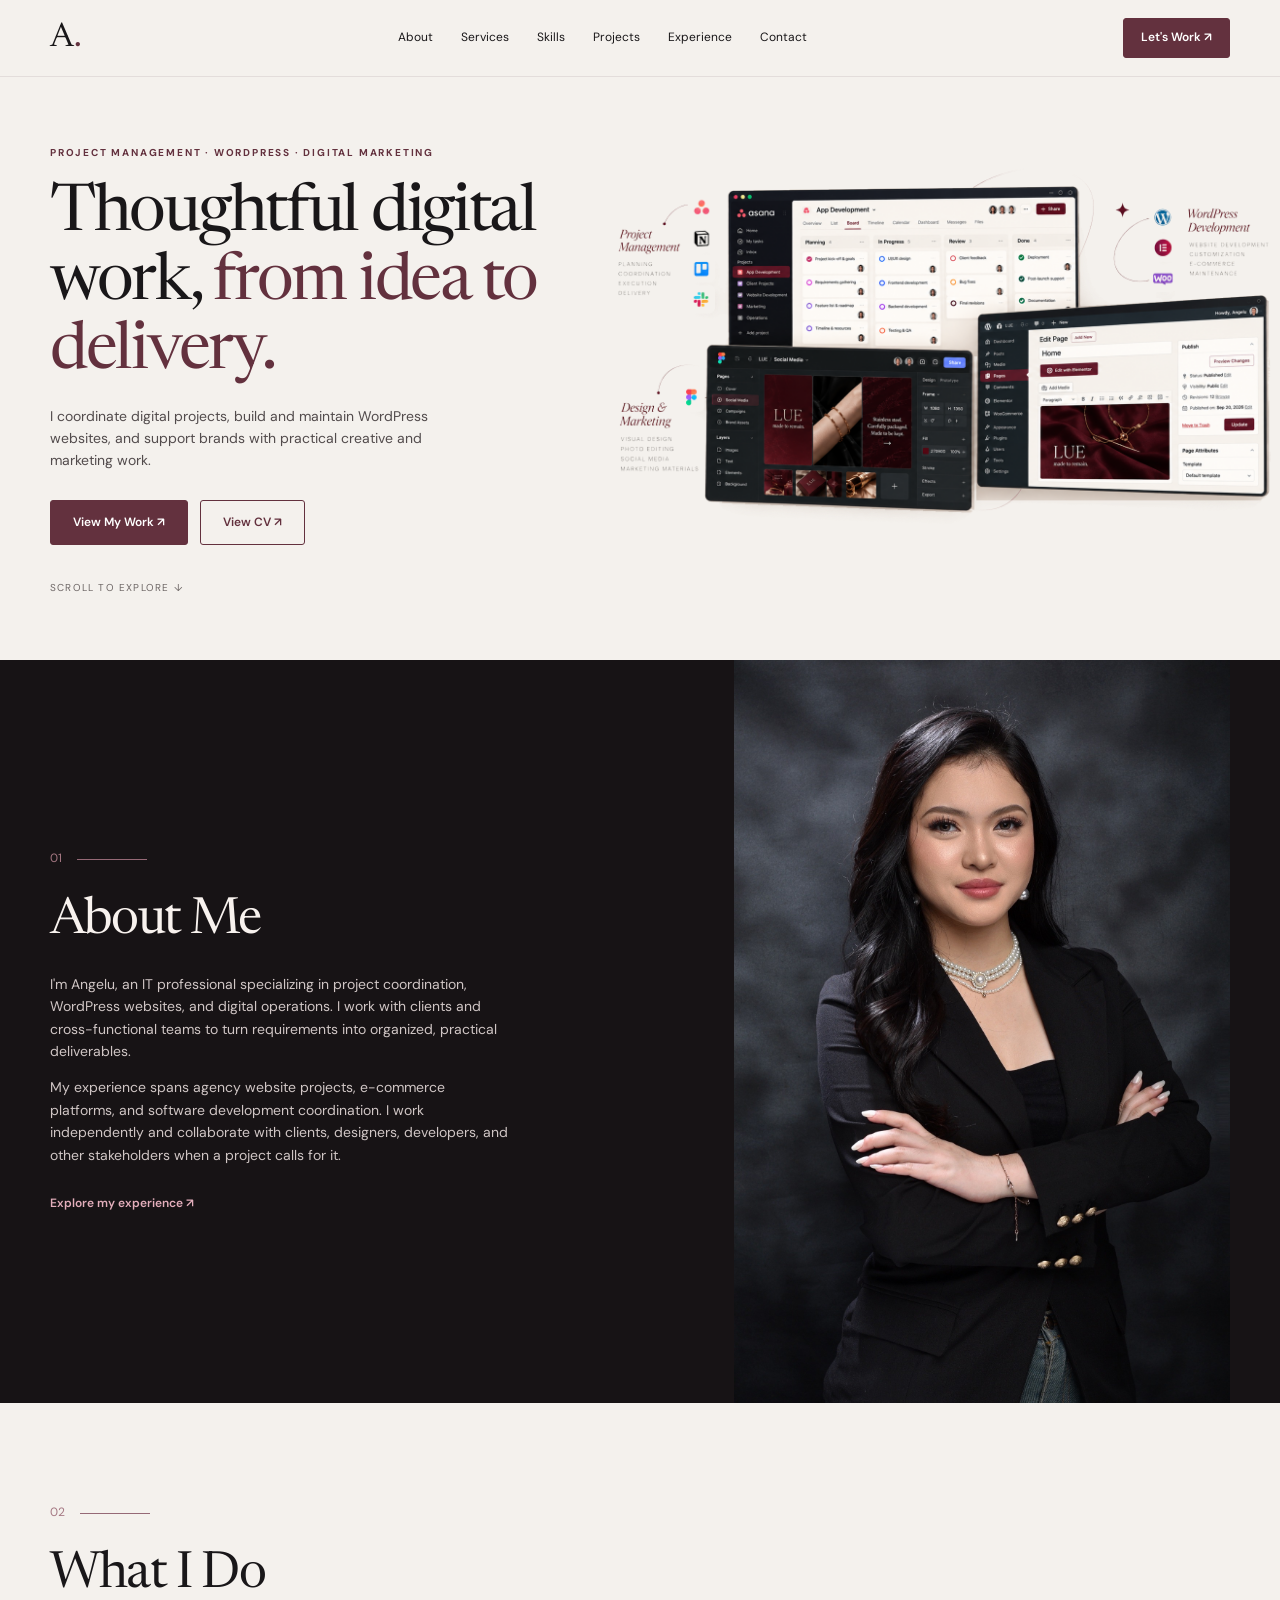
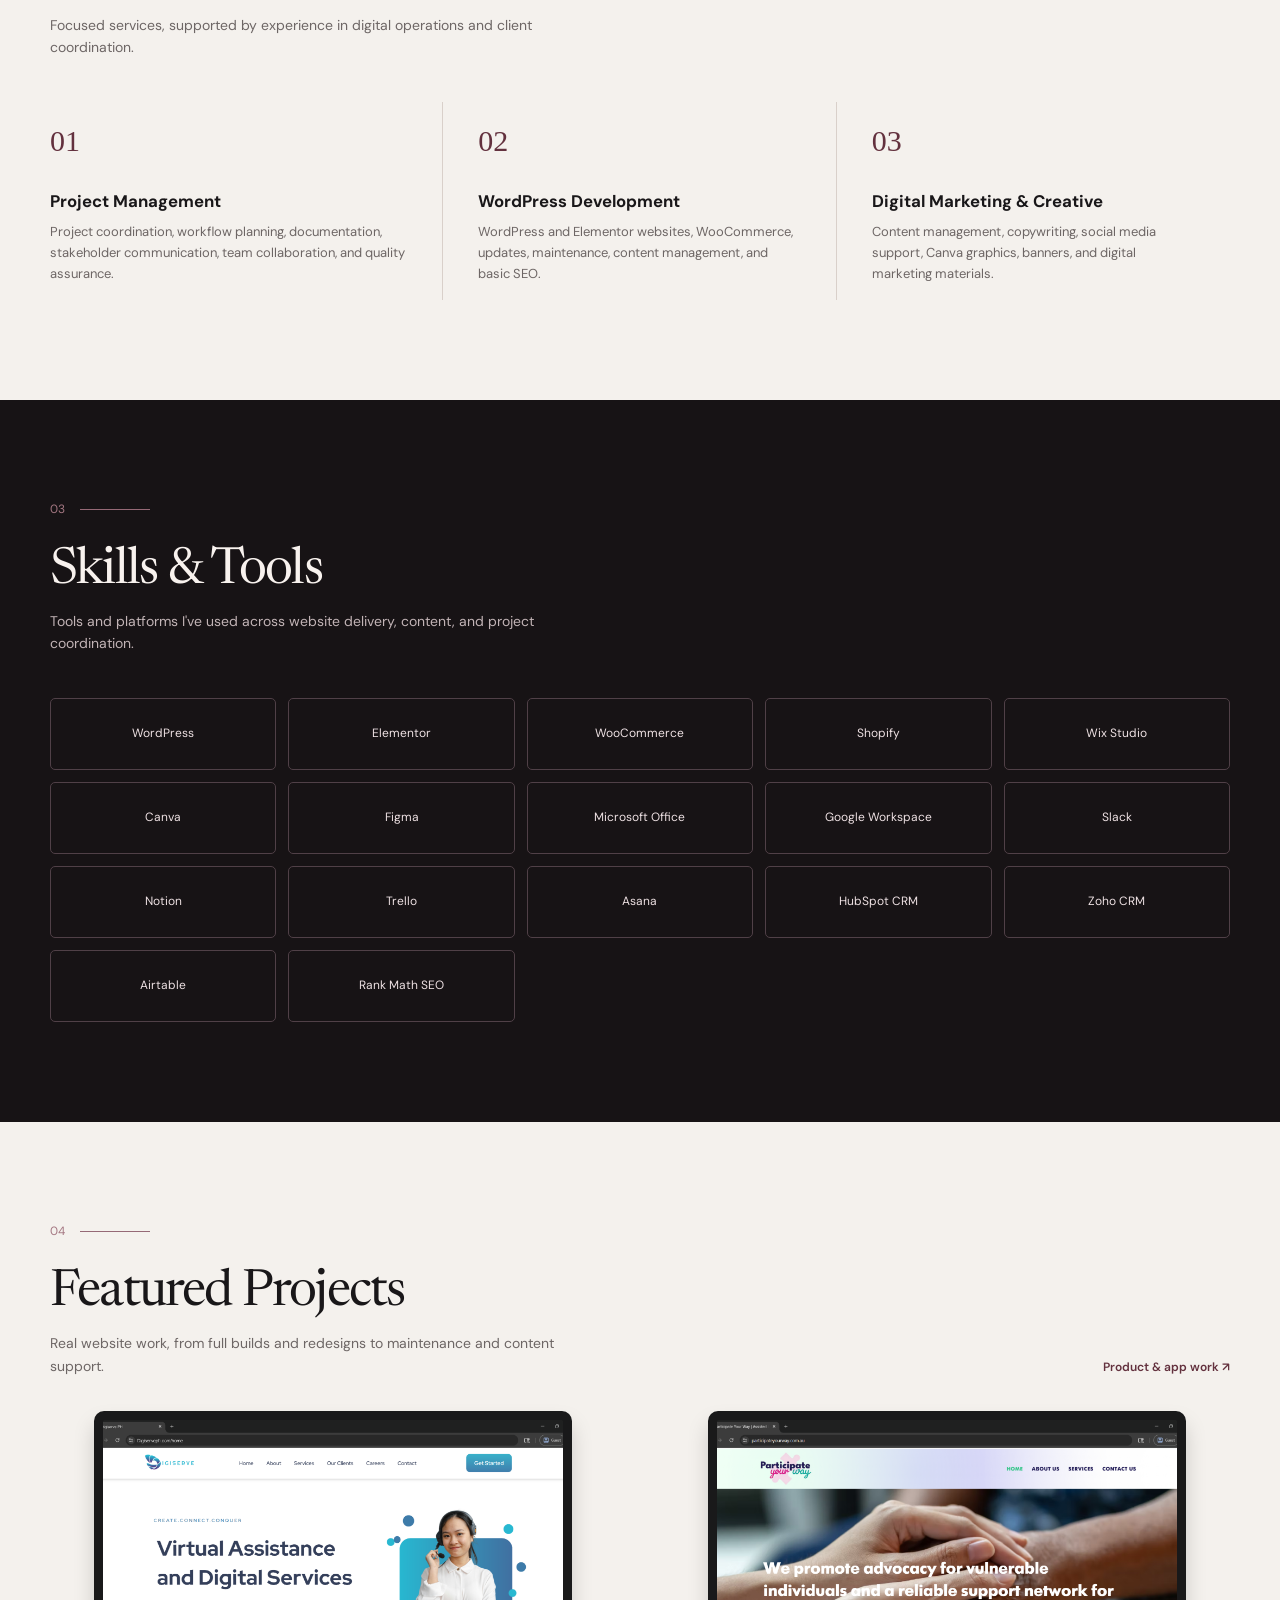
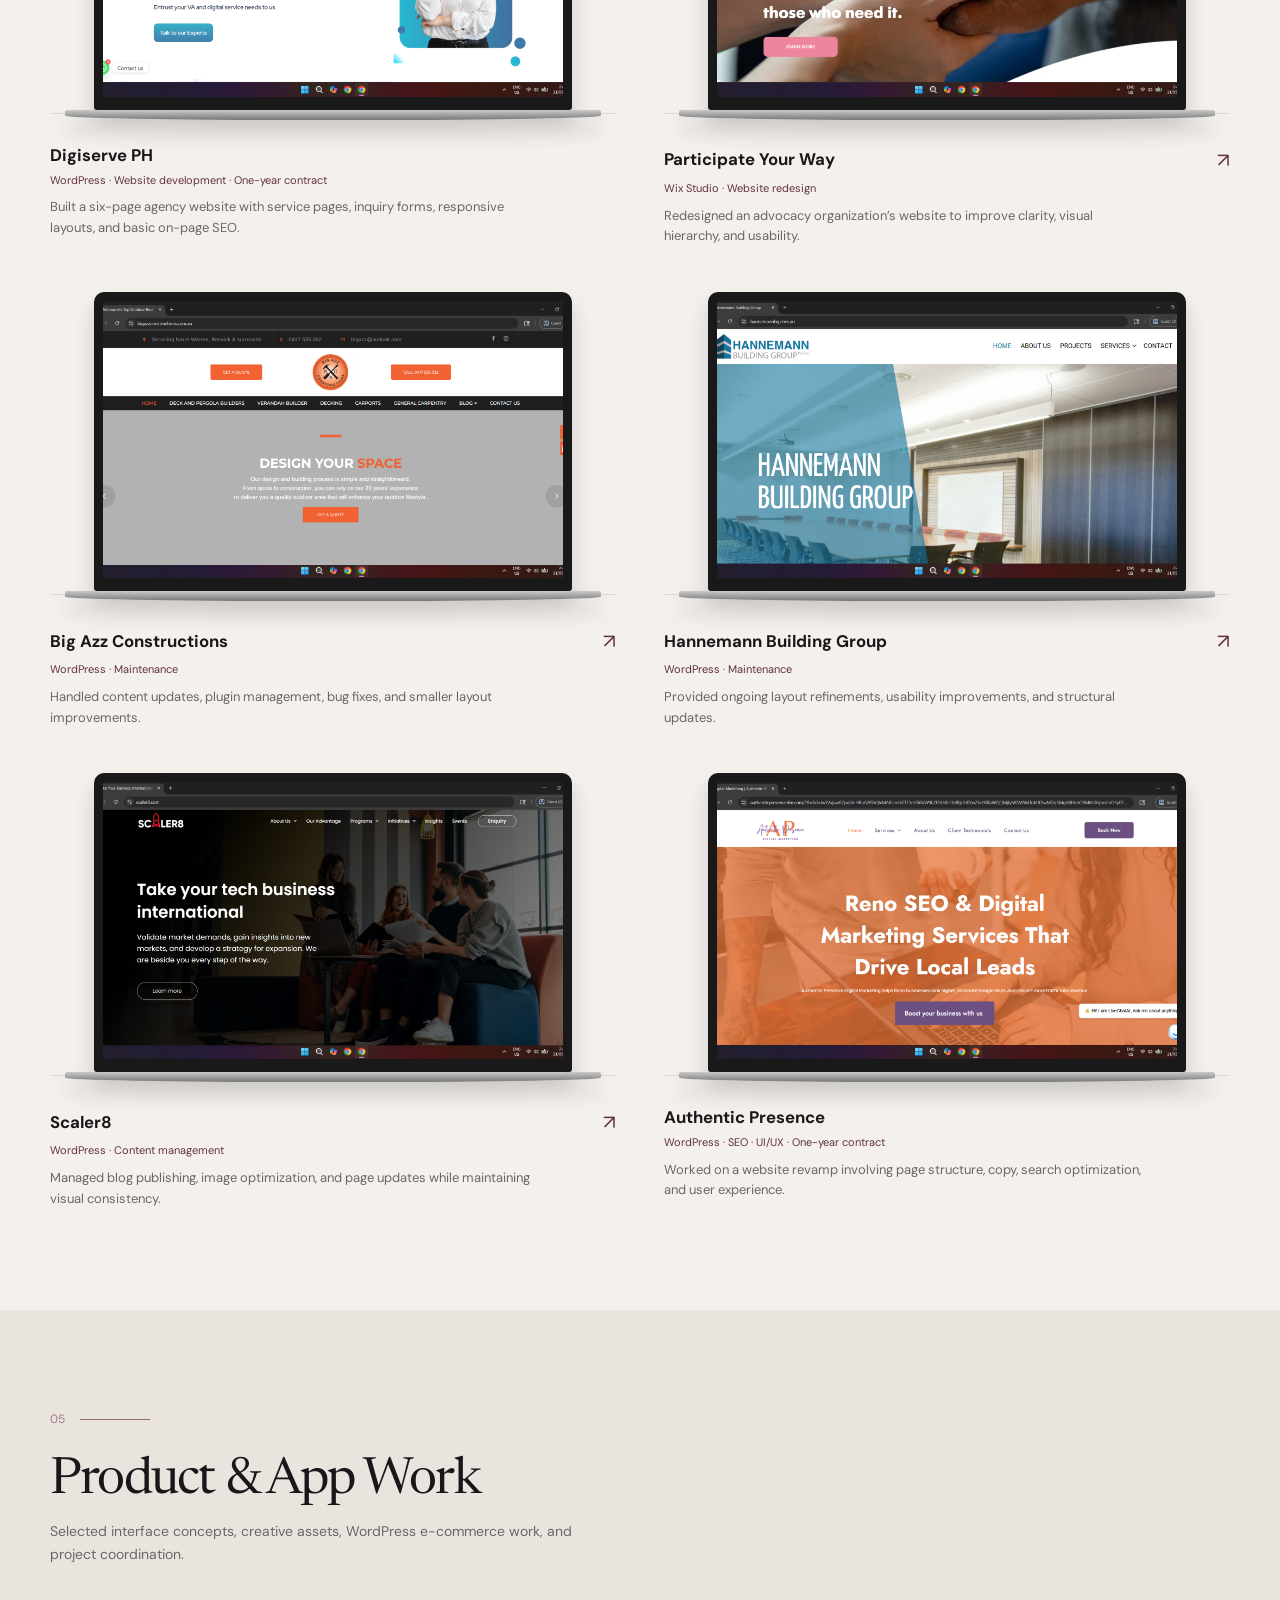
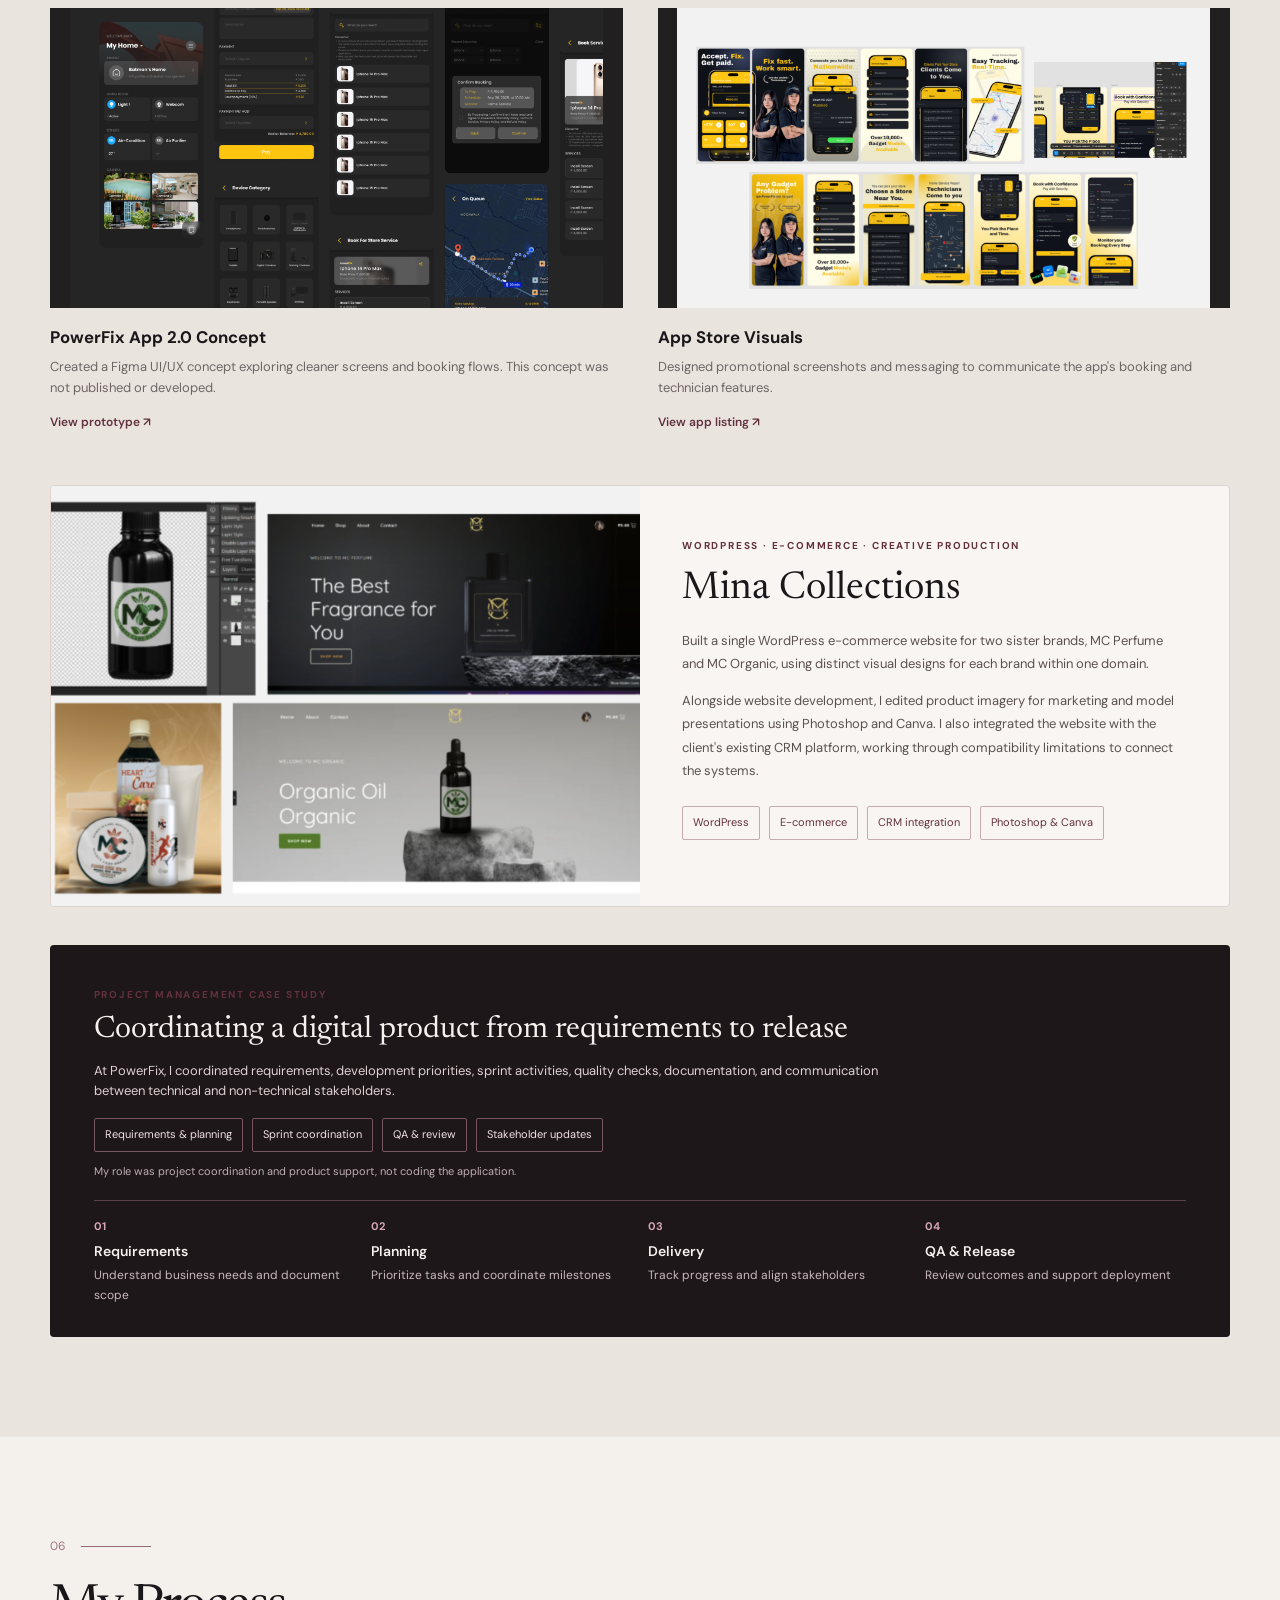
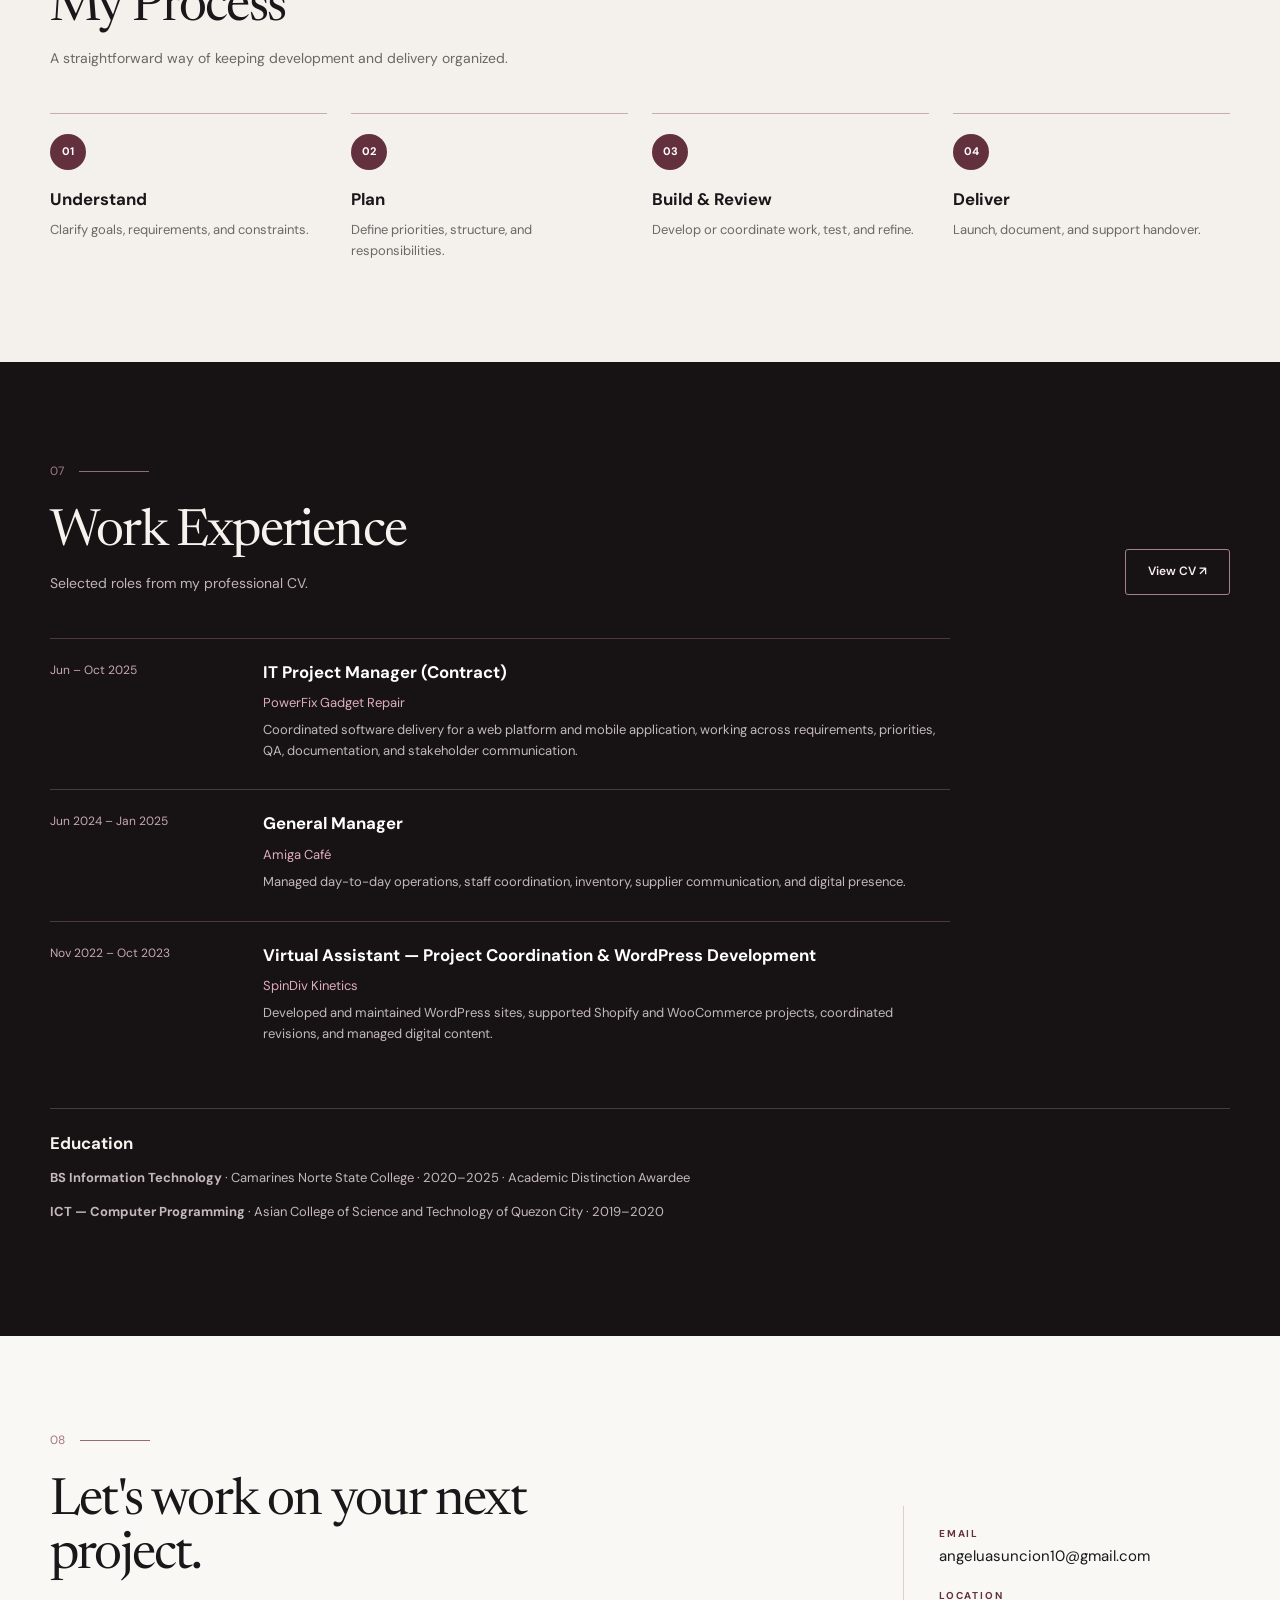
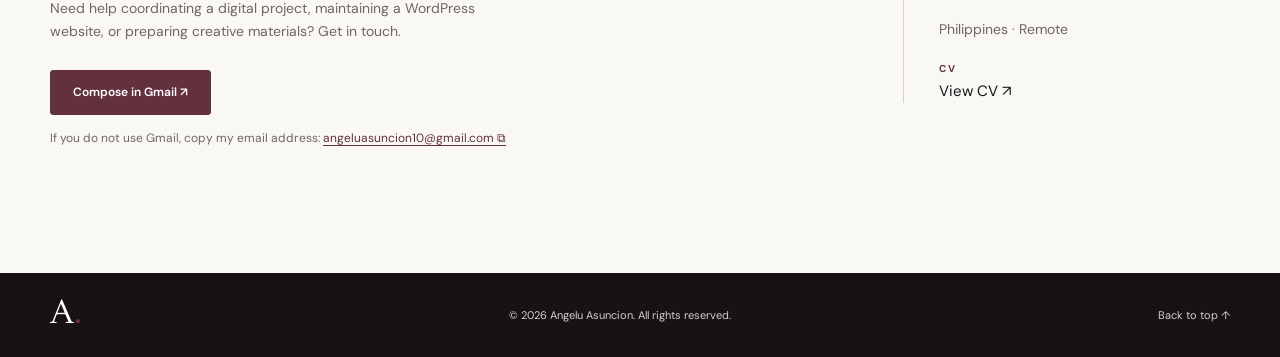
==== index.html @ 8f06cc92 "Add files via upload" ====
<!doctype html>

<html lang="en">
  <head>
    <meta charset="utf-8" />
    <meta content="width=device-width,initial-scale=1" name="viewport" />
    <meta content="#f4f1ed" name="theme-color" />
    <meta
      content="Angelu Asuncion — project management, WordPress development, and digital marketing &amp; creative support."
      name="description"
    />
    <title>Angelu Asuncion | Project Management &amp; WordPress</title>
    <link href="https://fonts.googleapis.com" rel="preconnect" />
    <link crossorigin="" href="https://fonts.gstatic.com" rel="preconnect" />
    <link
      href="https://fonts.googleapis.com/css2?family=DM+Sans:wght@400;500;600;700&amp;family=Newsreader:opsz,wght@6..72,400;6..72,500&amp;display=swap"
      rel="stylesheet"
    />
    <link href="style.css" rel="stylesheet" />
  </head>
  <body>
    <header class="header">
      <div class="wrap nav">
        <a aria-label="Angelu Asuncion home" class="mark" href="#home"
          >A<span>.</span></a
        ><button
          aria-controls="nav-menu"
          aria-expanded="false"
          aria-label="Toggle navigation"
          class="menu-toggle"
          type="button"
        >
          ☰
        </button>
        <nav aria-label="Main navigation" class="nav-menu" id="nav-menu">
          <a href="#about">About</a><a href="#services">Services</a
          ><a href="#skills">Skills</a><a href="#projects">Projects</a
          ><a href="#experience">Experience</a><a href="#contact">Contact</a>
        </nav>
        <a class="button button-small nav-cta" href="#contact">Let's Work ↗</a>
      </div>
    </header>
    <main>
      <section class="hero wrap" id="home">
        <div class="hero-copy">
          <p class="eyebrow">
            PROJECT MANAGEMENT · WORDPRESS · DIGITAL MARKETING
          </p>
          <h1>Thoughtful digital work, <em>from idea to delivery.</em></h1>
          <p class="intro">
            I coordinate digital projects, build and maintain WordPress
            websites, and support brands with practical creative and marketing
            work.
          </p>
          <div class="actions">
            <a class="button" href="#projects">View My Work ↗</a
            ><a
              class="button button-outline"
              href="Angelu_Asuncion_CV.pdf"
              rel="noopener noreferrer"
              target="_blank"
              >View CV ↗</a
            >
          </div>
          <a class="scroll-note" href="#about">SCROLL TO EXPLORE ↓</a>
        </div>
        <div class="hero-art">
          <img
            class="hero-workspace-image"
            src="assets/hero-digital-workspace-transparent.png"
            alt="Digital workspace illustrating project management, WordPress development and digital marketing tools"
            width="1648"
            height="928"
            fetchpriority="high"
          />
        </div>
      </section>
      <section class="dark about" id="about">
        <div class="wrap about-layout">
          <div class="about-copy">
            <p class="section-number">01 <span></span></p>
            <h2>About Me</h2>
            <p>
              I'm Angelu, an IT professional specializing in project
              coordination, WordPress websites, and digital operations. I work
              with clients and cross-functional teams to turn requirements into
              organized, practical deliverables.
            </p>
            <p>
              My experience spans agency website projects, e-commerce platforms,
              and software development coordination. I work independently and
              collaborate with clients, designers, developers, and other
              stakeholders when a project calls for it.
            </p>
            <a class="text-link light-link" href="#experience"
              >Explore my experience ↗</a
            >
          </div>
          <div class="about-image">
            <img
              alt="Professional portrait of Angelu Asuncion"
              loading="lazy"
              src="assets/about-portrait.jpg"
            />
          </div>
        </div>
      </section>
      <section class="section cream" id="services">
        <div class="wrap">
          <div class="section-heading">
            <div>
              <p class="section-number">02 <span></span></p>
              <h2>What I Do</h2>
              <p>
                Focused services, supported by experience in digital operations
                and client coordination.
              </p>
            </div>
          </div>
          <div class="service-grid">
            <article>
              <span class="service-icon">01</span>
              <h3>Project Management</h3>
              <p>
                Project coordination, workflow planning, documentation,
                stakeholder communication, team collaboration, and quality
                assurance.
              </p>
            </article>
            <article>
              <span class="service-icon">02</span>
              <h3>WordPress Development</h3>
              <p>
                WordPress and Elementor websites, WooCommerce, updates,
                maintenance, content management, and basic SEO.
              </p>
            </article>
            <article>
              <span class="service-icon">03</span>
              <h3>Digital Marketing &amp; Creative</h3>
              <p>
                Content management, copywriting, social media support, Canva
                graphics, banners, and digital marketing materials.
              </p>
            </article>
          </div>
        </div>
      </section>
      <section class="section dark" id="skills">
        <div class="wrap">
          <div class="section-heading">
            <div>
              <p class="section-number">03 <span></span></p>
              <h2>Skills &amp; Tools</h2>
              <p>
                Tools and platforms I've used across website delivery, content,
                and project coordination.
              </p>
            </div>
          </div>
          <div class="skill-grid">
            <span>WordPress</span><span>Elementor</span><span>WooCommerce</span
            ><span>Shopify</span><span>Wix Studio</span><span>Canva</span
            ><span>Figma</span><span>Microsoft Office</span
            ><span>Google Workspace</span><span>Slack</span><span>Notion</span
            ><span>Trello</span><span>Asana</span><span>HubSpot CRM</span
            ><span>Zoho CRM</span><span>Airtable</span
            ><span>Rank Math SEO</span>
          </div>
        </div>
      </section>
      <section class="section cream" id="projects">
        <div class="wrap">
          <div class="section-heading">
            <div>
              <p class="section-number">04 <span></span></p>
              <h2>Featured Projects</h2>
              <p>
                Real website work, from full builds and redesigns to maintenance
                and content support.
              </p>
            </div>
            <a class="text-link" href="#product-work"
              >Product &amp; app work ↗</a
            >
          </div>
          <div class="project-grid">
            <article class="project-card">
              <div class="project-visual">
                <div class="device-scene">
                  <div class="laptop">
                    <div class="laptop-screen">
                      <img
                        alt="Digiserve PH website desktop screenshot"
                        loading="lazy"
                        src="assets/digiserve.png"
                      />
                    </div>
                    <div class="laptop-base"></div>
                  </div>
                </div>
              </div>
              <div class="project-title-row"><h3>Digiserve PH</h3></div>
              <p class="project-meta">
                WordPress · Website development · One-year contract
              </p>
              <p class="project-desc">
                Built a six-page agency website with service pages, inquiry
                forms, responsive layouts, and basic on-page SEO.
              </p>
            </article>
            <article class="project-card">
              <a
                aria-label="Open Participate Your Way"
                class="project-visual"
                href="https://www.participateyourway.com.au/"
                rel="noopener noreferrer"
                target="_blank"
                ><div class="device-scene">
                  <div class="laptop">
                    <div class="laptop-screen">
                      <img
                        alt="Participate Your Way website desktop screenshot"
                        loading="lazy"
                        src="assets/participateyourway.png"
                      />
                    </div>
                    <div class="laptop-base"></div>
                  </div></div
              ></a>
              <div class="project-title-row">
                <h3>Participate Your Way</h3>
                <a
                  aria-label="Visit Participate Your Way"
                  href="https://www.participateyourway.com.au/"
                  rel="noopener noreferrer"
                  target="_blank"
                  >↗</a
                >
              </div>
              <p class="project-meta">Wix Studio · Website redesign</p>
              <p class="project-desc">
                Redesigned an advocacy organization’s website to improve
                clarity, visual hierarchy, and usability.
              </p>
            </article>
            <article class="project-card">
              <a
                aria-label="Open Big Azz Constructions"
                class="project-visual"
                href="https://www.bigazzconstructions.com.au/"
                rel="noopener noreferrer"
                target="_blank"
                ><div class="device-scene">
                  <div class="laptop">
                    <div class="laptop-screen">
                      <img
                        alt="Big Azz Constructions website desktop screenshot"
                        loading="lazy"
                        src="assets/bigazz.png"
                      />
                    </div>
                    <div class="laptop-base"></div>
                  </div></div
              ></a>
              <div class="project-title-row">
                <h3>Big Azz Constructions</h3>
                <a
                  aria-label="Visit Big Azz Constructions"
                  href="https://www.bigazzconstructions.com.au/"
                  rel="noopener noreferrer"
                  target="_blank"
                  >↗</a
                >
              </div>
              <p class="project-meta">WordPress · Maintenance</p>
              <p class="project-desc">
                Handled content updates, plugin management, bug fixes, and
                smaller layout improvements.
              </p>
            </article>
            <article class="project-card">
              <a
                aria-label="Open Hannemann Building Group"
                class="project-visual"
                href="https://www.hannemannbg.com.au/"
                rel="noopener noreferrer"
                target="_blank"
                ><div class="device-scene">
                  <div class="laptop">
                    <div class="laptop-screen">
                      <img
                        alt="Hannemann Building Group website desktop screenshot"
                        loading="lazy"
                        src="assets/hannemann.png"
                      />
                    </div>
                    <div class="laptop-base"></div>
                  </div></div
              ></a>
              <div class="project-title-row">
                <h3>Hannemann Building Group</h3>
                <a
                  aria-label="Visit Hannemann Building Group"
                  href="https://www.hannemannbg.com.au/"
                  rel="noopener noreferrer"
                  target="_blank"
                  >↗</a
                >
              </div>
              <p class="project-meta">WordPress · Maintenance</p>
              <p class="project-desc">
                Provided ongoing layout refinements, usability improvements, and
                structural updates.
              </p>
            </article>
            <article class="project-card">
              <a
                aria-label="Open Scaler8"
                class="project-visual"
                href="https://scaler8.com/"
                rel="noopener noreferrer"
                target="_blank"
                ><div class="device-scene">
                  <div class="laptop">
                    <div class="laptop-screen">
                      <img
                        alt="Scaler8 website desktop screenshot"
                        loading="lazy"
                        src="assets/scaler8.png"
                      />
                    </div>
                    <div class="laptop-base"></div>
                  </div></div
              ></a>
              <div class="project-title-row">
                <h3>Scaler8</h3>
                <a
                  aria-label="Visit Scaler8"
                  href="https://scaler8.com/"
                  rel="noopener noreferrer"
                  target="_blank"
                  >↗</a
                >
              </div>
              <p class="project-meta">WordPress · Content management</p>
              <p class="project-desc">
                Managed blog publishing, image optimization, and page updates
                while maintaining visual consistency.
              </p>
            </article>
            <article class="project-card">
              <div class="project-visual">
                <div class="device-scene">
                  <div class="laptop">
                    <div class="laptop-screen">
                      <img
                        alt="Authentic Presence website desktop screenshot"
                        loading="lazy"
                        src="assets/authenticpresence.png"
                      />
                    </div>
                    <div class="laptop-base"></div>
                  </div>
                </div>
              </div>
              <div class="project-title-row"><h3>Authentic Presence</h3></div>
              <p class="project-meta">
                WordPress · SEO · UI/UX · One-year contract
              </p>
              <p class="project-desc">
                Worked on a website revamp involving page structure, copy,
                search optimization, and user experience.
              </p>
            </article>
          </div>
        </div>
      </section>
      <section class="section product-section" id="product-work">
        <div class="wrap">
          <div class="section-heading">
            <div>
              <p class="section-number">05 <span></span></p>
              <h2>Product &amp; App Work</h2>
              <p>
                Selected interface concepts, creative assets, WordPress
                e-commerce work, and project coordination.
              </p>
            </div>
          </div>
          <div class="product-grid">
            <article>
              <div class="product-image">
                <img
                  alt="PowerFix interface concepts and booking flows"
                  loading="lazy"
                  src="assets/powerfixappconcept.png"
                />
              </div>
              <h3>PowerFix App 2.0 Concept</h3>
              <p>
                Created a Figma UI/UX concept exploring cleaner screens and
                booking flows. This concept was not published or developed.
              </p>
              <a
                class="text-link"
                href="https://www.figma.com/proto/4TUtU9QKOMlVMusFPCjdQN/PowerFix-App-2.0?node-id=114-432"
                rel="noopener noreferrer"
                target="_blank"
                >View prototype ↗</a
              >
            </article>
            <article>
              <div class="product-image">
                <img
                  alt="PowerFix App Store promotional images"
                  loading="lazy"
                  src="assets/appstorevisuals.png"
                />
              </div>
              <h3>App Store Visuals</h3>
              <p>
                Designed promotional screenshots and messaging to communicate
                the app's booking and technician features.
              </p>
              <a
                class="text-link"
                href="https://apps.apple.com/ph/app/powerfix-repair/id6743223047"
                rel="noopener noreferrer"
                target="_blank"
                >View app listing ↗</a
              >
            </article>
          </div>
          <article class="mina-feature">
            <div class="mina-visual">
              <img
                alt="Mina Collections product image editing and MC Perfume and MC Organic website examples"
                loading="lazy"
                src="assets/MinaUIandEditing.png"
              />
            </div>
            <div class="mina-copy">
              <p class="eyebrow">
                WORDPRESS · E-COMMERCE · CREATIVE PRODUCTION
              </p>
              <h3>Mina Collections</h3>
              <p>
                Built a single WordPress e-commerce website for two sister
                brands, MC Perfume and MC Organic, using distinct visual designs
                for each brand within one domain.
              </p>
              <p>
                Alongside website development, I edited product imagery for
                marketing and model presentations using Photoshop and Canva. I
                also integrated the website with the client's existing CRM
                platform, working through compatibility limitations to connect
                the systems.
              </p>
              <div class="case-tags">
                <span>WordPress</span><span>E-commerce</span
                ><span>CRM integration</span><span>Photoshop &amp; Canva</span>
              </div>
            </div>
          </article>
          <article class="coordination-case coordination-case-text">
            <div class="coordination-copy">
              <p class="eyebrow">PROJECT MANAGEMENT CASE STUDY</p>
              <h3>
                Coordinating a digital product from requirements to release
              </h3>
              <p>
                At PowerFix, I coordinated requirements, development priorities,
                sprint activities, quality checks, documentation, and
                communication between technical and non-technical stakeholders.
              </p>
              <div class="case-tags">
                <span>Requirements &amp; planning</span
                ><span>Sprint coordination</span><span>QA &amp; review</span
                ><span>Stakeholder updates</span>
              </div>
              <p class="case-disclaimer">
                My role was project coordination and product support, not coding
                the application.
              </p>
              <div aria-label="Project management workflow" class="case-stages">
                <div>
                  <b>01</b><strong>Requirements</strong
                  ><span>Understand business needs and document scope</span>
                </div>
                <div>
                  <b>02</b><strong>Planning</strong
                  ><span>Prioritize tasks and coordinate milestones</span>
                </div>
                <div>
                  <b>03</b><strong>Delivery</strong
                  ><span>Track progress and align stakeholders</span>
                </div>
                <div>
                  <b>04</b><strong>QA &amp; Release</strong
                  ><span>Review outcomes and support deployment</span>
                </div>
              </div>
            </div>
          </article>
        </div>
      </section>
      <section class="section cream" id="process">
        <div class="wrap">
          <div class="section-heading">
            <div>
              <p class="section-number">06 <span></span></p>
              <h2>My Process</h2>
              <p>
                A straightforward way of keeping development and delivery
                organized.
              </p>
            </div>
          </div>
          <div class="process-grid">
            <div>
              <b>01</b>
              <h3>Understand</h3>
              <p>Clarify goals, requirements, and constraints.</p>
            </div>
            <div>
              <b>02</b>
              <h3>Plan</h3>
              <p>Define priorities, structure, and responsibilities.</p>
            </div>
            <div>
              <b>03</b>
              <h3>Build &amp; Review</h3>
              <p>Develop or coordinate work, test, and refine.</p>
            </div>
            <div>
              <b>04</b>
              <h3>Deliver</h3>
              <p>Launch, document, and support handover.</p>
            </div>
          </div>
        </div>
      </section>
      <section class="section dark" id="experience">
        <div class="wrap">
          <div class="section-heading">
            <div>
              <p class="section-number">07 <span></span></p>
              <h2>Work Experience</h2>
              <p>Selected roles from my professional CV.</p>
            </div>
            <a
              class="button button-outline-light"
              href="Angelu_Asuncion_CV.pdf"
              rel="noopener noreferrer"
              target="_blank"
              >View CV ↗</a
            >
          </div>
          <div class="timeline">
            <article>
              <time>Jun – Oct 2025</time>
              <div>
                <h3>IT Project Manager (Contract)</h3>
                <p class="company">PowerFix Gadget Repair</p>
                <p>
                  Coordinated software delivery for a web platform and mobile
                  application, working across requirements, priorities, QA,
                  documentation, and stakeholder communication.
                </p>
              </div>
            </article>
            <article>
              <time>Jun 2024 – Jan 2025</time>
              <div>
                <h3>General Manager</h3>
                <p class="company">Amiga Café</p>
                <p>
                  Managed day-to-day operations, staff coordination, inventory,
                  supplier communication, and digital presence.
                </p>
              </div>
            </article>
            <article>
              <time>Nov 2022 – Oct 2023</time>
              <div>
                <h3>
                  Virtual Assistant — Project Coordination &amp; WordPress
                  Development
                </h3>
                <p class="company">SpinDiv Kinetics</p>
                <p>
                  Developed and maintained WordPress sites, supported Shopify
                  and WooCommerce projects, coordinated revisions, and managed
                  digital content.
                </p>
              </div>
            </article>
          </div>
          <div class="education">
            <h3>Education</h3>
            <p>
              <strong>BS Information Technology</strong> · Camarines Norte State
              College · 2020–2025 · Academic Distinction Awardee
            </p>
            <p>
              <strong>ICT — Computer Programming</strong> · Asian College of
              Science and Technology of Quezon City · 2019–2020
            </p>
          </div>
        </div>
      </section>
      <section class="contact-section" id="contact">
        <div class="wrap contact-layout">
          <div>
            <p class="section-number">08 <span></span></p>
            <h2>Let's work on your next project.</h2>
            <p>
              Need help coordinating a digital project, maintaining a WordPress
              website, or preparing creative materials? Get in touch.
            </p>
            <a
              class="button"
              href="https://mail.google.com/mail/?view=cm&amp;fs=1&amp;to=angeluasuncion10%40gmail.com&amp;su=Portfolio%20Inquiry"
              target="_blank"
              rel="noopener noreferrer"
              >Compose in Gmail ↗</a
            >
            <p class="email-fallback">
              If you do not use Gmail, copy my email address:
              <button
                class="copy-email"
                type="button"
                data-email="angeluasuncion10@gmail.com"
                aria-label="Copy email address"
              >
                angeluasuncion10@gmail.com
                <span aria-hidden="true">⧉</span></button
              ><span
                class="copy-feedback"
                role="status"
                aria-live="polite"
              ></span>
            </p>
          </div>
          <div class="contact-info">
            <p class="eyebrow">EMAIL</p>
            <a href="mailto:angeluasuncion10@gmail.com"
              >angeluasuncion10@gmail.com</a
            >
            <p class="eyebrow">LOCATION</p>
            <p>Philippines · Remote</p>
            <p class="eyebrow">CV</p>
            <a
              href="Angelu_Asuncion_CV.pdf"
              rel="noopener noreferrer"
              target="_blank"
              >View CV ↗</a
            >
          </div>
        </div>
      </section>
    </main>
    <footer class="footer">
      <div class="wrap footer-inner">
        <a class="mark" href="#home">A<span>.</span></a
        ><span>© 2026 Angelu Asuncion. All rights reserved.</span
        ><a href="#home">Back to top ↑</a>
      </div>
    </footer>
    <script src="script.js"></script>
  </body>
</html>
---- style.css ----
:root{--cream:#f4f1ed;--paper:#faf8f5;--ink:#191719;--burgundy:#63313e;--muted:#6d6665;--line:#d9d0ca;--dark:#171315;--dark2:#24171c}*{box-sizing:border-box}html{scroll-behavior:smooth;scroll-padding-top:75px}body{margin:0;background:var(--cream);color:var(--ink);font-family:'DM Sans',Arial,sans-serif;font-size:15px;line-height:1.6}a{color:inherit;text-decoration:none}img{display:block;max-width:100%}button{font:inherit}h1,h2{font-family:Newsreader,Georgia,serif;font-weight:400;line-height:1.06;letter-spacing:-.035em;margin:0}h2{font-size:clamp(2.5rem,4vw,4.2rem)}h3{font-size:1.05rem;line-height:1.4;margin:0 0 9px}.wrap{width:min(1180px,calc(100% - 88px));margin:auto}.header{position:sticky;top:0;z-index:20;background:rgba(244,241,237,.96);backdrop-filter:blur(12px);border-bottom:1px solid rgba(60,30,36,.09)}.nav{height:76px;display:flex;align-items:center;justify-content:space-between;gap:26px}.mark{font:34px Newsreader,Georgia,serif;line-height:1;white-space:nowrap}.mark span{color:var(--burgundy)}.nav-menu{display:flex;align-items:center;gap:28px;font-size:12px}.nav-menu a:hover,.text-link:hover{color:var(--burgundy)}.button{display:inline-flex;align-items:center;justify-content:center;min-height:45px;padding:12px 22px;background:var(--burgundy);border:1px solid var(--burgundy);color:white;border-radius:3px;font-size:12px;font-weight:600;transition:background .2s,transform .2s}.button:hover{background:#4b2430;transform:translateY(-1px)}.button-small{min-height:38px;padding:9px 17px}.button-outline{background:transparent;color:var(--burgundy)}.button-outline:hover{color:white}.button-outline-light{background:transparent;border-color:#a8808b;color:#f9edf0}.button-outline-light:hover{background:var(--burgundy)}.menu-toggle{display:none;background:none;border:0;font-size:25px;color:var(--burgundy)}.hero{min-height:620px;display:grid;grid-template-columns:47% 53%;align-items:center;gap:15px;padding-top:75px;padding-bottom:65px}.hero-copy{position:relative;z-index:1}.eyebrow{font-size:10px;letter-spacing:.18em;font-weight:700;color:var(--burgundy)}.hero h1{font-size:clamp(3.7rem,6vw,6.3rem);max-width:650px;margin:24px 0 22px}.hero h1 em{color:var(--burgundy);font-weight:400;font-style:normal}.intro{max-width:430px;color:#524b4c;font-size:14px}.actions{display:flex;gap:12px;flex-wrap:wrap;margin-top:28px}.scroll-note{display:inline-block;margin-top:72px;font-size:10px;letter-spacing:.12em;color:var(--muted)}.hero-art{padding:35px 0 10px}.hero-art .device-scene{transform:scale(1.07);transform-origin:center}.hero-art-note{text-align:center;font-size:9px;letter-spacing:.16em;color:#847477;margin:24px 0 0}.device-scene{position:relative;height:265px;display:flex;align-items:center;justify-content:center;isolation:isolate}.laptop{position:relative;width:81%;margin-left:5%;filter:drop-shadow(0 13px 10px rgba(0,0,0,.16))}.laptop-screen{background:#101010;border:9px solid #19191a;border-bottom-width:13px;border-radius:10px 10px 3px 3px;aspect-ratio:16/10;overflow:hidden}.laptop-screen img{width:100%;height:100%;object-fit:cover;object-position:top}.laptop-base{width:112%;height:10px;margin-left:-6%;background:linear-gradient(#c9c9c9,#777);border-radius:2px 2px 45% 45%}.phone{position:absolute;width:19%;height:67%;left:4%;bottom:3%;border:6px solid #181818;background:#171717;border-radius:17px;overflow:hidden;box-shadow:5px 9px 13px #0004;z-index:2}.phone-speaker{position:absolute;top:5px;left:36%;width:28%;height:5px;border-radius:10px;background:#222;z-index:2}.phone-screen{height:100%;background:white;overflow:hidden}.phone-screen img{width:100%;height:100%;object-fit:cover;object-position:top;object-position:24% top}.section{padding:100px 0}.cream{background:var(--cream)}.dark{background:var(--dark);color:#f8f2ee}.section-number{display:flex;align-items:center;gap:15px;color:#a47782;font-size:12px;margin:0 0 25px}.section-number span{display:block;width:70px;height:1px;background:#956976}.about-layout{display:grid;grid-template-columns:1fr 1fr;min-height:425px}.about-copy{padding:85px 12% 85px 0;align-self:center}.about-copy h2{margin-bottom:25px}.about-copy p:not(.section-number){color:#d0c6c5;max-width:460px;font-size:14px}.about-image{height:425px;overflow:hidden;background:#2e1a22}.about-image img{width:100%;height:100%;object-fit:cover;object-position:center 25%;filter:saturate(.65)}.text-link{font-size:12px;font-weight:600;color:var(--burgundy);display:inline-block;margin-top:14px}.light-link{color:#e3aebb}.section-heading{display:flex;align-items:end;justify-content:space-between;gap:25px;margin-bottom:43px}.section-heading h2{margin-bottom:12px}.section-heading p:not(.section-number){color:var(--muted);font-size:14px;max-width:530px;margin:0}.dark .section-heading p:not(.section-number){color:#c2b4b6}.service-grid{display:grid;grid-template-columns:repeat(3,1fr)}.service-grid article{padding:15px 35px 15px 0;border-right:1px solid var(--line)}.service-grid article+article{padding-left:35px}.service-grid article:last-child{border:0}.service-icon{font-family:Georgia,serif;font-size:30px;color:var(--burgundy);display:block;margin-bottom:25px}.service-grid p,.project-desc,.process-grid p{font-size:13px;color:var(--muted);margin:0}.skill-grid{display:grid;grid-template-columns:repeat(5,1fr);gap:12px}.skill-grid span{min-height:72px;display:flex;align-items:center;justify-content:center;text-align:center;border:1px solid #504047;border-radius:5px;padding:12px;color:#eee1e3;font-size:12px}.project-grid{display:grid;grid-template-columns:repeat(2,minmax(0,1fr));gap:54px 48px}.project-visual{display:block;background:transparent;border-bottom:1px solid #e2d9d3;padding:10px 20px 0;transition:transform .2s}.project-visual:hover{transform:translateY(-4px)}.project-title-row{display:flex;justify-content:space-between;align-items:center;margin-top:16px}.project-title-row h3{margin:0}.project-title-row a{font-size:20px;color:var(--burgundy)}.project-meta{font-size:11px;color:var(--burgundy);margin:4px 0 8px}.project-desc{max-width:480px}.product-section{background:#eae4df}.product-grid{display:grid;grid-template-columns:1fr 1fr;gap:35px}.product-image{height:300px;background:#221f21;overflow:hidden;display:flex;align-items:center;justify-content:center}.product-image img{width:100%;height:100%;object-fit:contain}.product-grid h3{margin:18px 0 8px}.product-grid p{font-size:13px;color:var(--muted);margin:0}.management-note{margin-top:35px;border-left:3px solid var(--burgundy);padding:12px 20px;background:#f7f3f0;font-size:13px}.process-grid{display:grid;grid-template-columns:repeat(4,1fr);gap:24px}.process-grid>div{border-top:1px solid #c6adb4;padding-top:20px}.process-grid b{background:var(--burgundy);color:white;border-radius:50%;display:grid;place-items:center;width:36px;height:36px;font-size:11px;margin-bottom:18px}.timeline{display:grid;gap:0;max-width:900px}.timeline article{display:grid;grid-template-columns:185px 1fr;gap:28px;padding:22px 0;border-top:1px solid #4c3940}.timeline time{font-size:12px;color:#c8a9b2}.timeline h3{color:#fff}.timeline p{font-size:13px;color:#c4b8ba;margin:6px 0}.timeline .company{color:#dfaebb}.education{margin-top:35px;border-top:1px solid #4c3940;padding-top:23px}.education p{font-size:13px;color:#c4b8ba}.contact-section{padding:95px 0;background:var(--paper)}.contact-layout{display:grid;grid-template-columns:1.4fr .6fr;gap:90px}.contact-layout h2{max-width:590px}.contact-layout p:not(.section-number):not(.eyebrow){max-width:470px;font-size:14px;color:var(--muted)}.contact-layout .button{margin-top:14px}.contact-info{border-left:1px solid var(--line);padding-left:35px;align-self:center}.contact-info .eyebrow{margin:20px 0 2px}.contact-info a{overflow-wrap:anywhere}.footer{background:var(--dark);color:#d9cbcf}.footer-inner{display:flex;justify-content:space-between;align-items:center;gap:20px;padding:25px 0;font-size:11px}.footer .mark{color:white}@media(max-width:900px){.wrap{width:min(100% - 48px,1180px)}.nav-menu{gap:15px}.hero{grid-template-columns:1fr 1fr;min-height:530px}.hero h1{font-size:clamp(3.2rem,6vw,5rem)}.device-scene{height:215px}.about-copy{padding-right:7%}.project-grid{gap:40px 22px}.skill-grid{grid-template-columns:repeat(3,1fr)}}@media(max-width:700px){.wrap{width:calc(100% - 36px)}.nav{height:64px}.menu-toggle{display:block;margin-left:auto}.nav-cta{display:none}.nav-menu{display:none;position:absolute;top:64px;left:0;right:0;background:var(--cream);border-bottom:1px solid var(--line);padding:18px;box-shadow:0 10px 20px #0001;flex-direction:column;align-items:stretch;gap:0}.nav-menu.open{display:flex}.nav-menu a{padding:12px 5px;font-size:14px}.hero{grid-template-columns:1fr;gap:8px;padding-top:55px;padding-bottom:35px;min-height:0}.hero h1{font-size:clamp(3.4rem,12vw,5.4rem);max-width:540px}.hero-art{padding:5px 0 15px}.hero-art .device-scene{transform:none}.scroll-note{margin-top:36px}.device-scene{height:clamp(190px,54vw,290px)}.section{padding:66px 0}.about-layout{grid-template-columns:1fr}.about-copy{padding:65px 0 35px}.about-image{height:320px}.section-heading{align-items:start;flex-direction:column;gap:10px;margin-bottom:30px}.service-grid,.project-grid,.product-grid,.process-grid{grid-template-columns:1fr}.service-grid article,.service-grid article+article{padding:20px 0;border:0;border-bottom:1px solid var(--line)}.service-icon{margin-bottom:10px}.skill-grid{grid-template-columns:repeat(3,1fr);gap:8px}.skill-grid span{font-size:11px;min-height:60px}.project-grid{gap:38px}.project-visual{padding:0 8px}.product-image{height:260px}.process-grid{gap:22px}.timeline article{grid-template-columns:1fr;gap:5px}.contact-section{padding:70px 0}.contact-layout{grid-template-columns:1fr;gap:30px}.contact-info{padding:0;border:0;border-top:1px solid var(--line)}.footer-inner{flex-wrap:wrap}.footer-inner span{order:3;width:100%}}@media(max-width:390px){.skill-grid{grid-template-columns:repeat(2,1fr)}.hero h1{font-size:3.25rem}.button{padding:11px 15px}.device-scene{height:185px}}@media(prefers-reduced-motion:reduce){html{scroll-behavior:auto}*,*:before,*:after{transition:none!important}}

/* Version 2 refinements */
.about-image{background:#f7f4f0;display:flex;align-items:flex-end;justify-content:center}
.about-image img{object-fit:contain;object-position:center bottom;filter:none;width:100%;height:100%}
.hero-art .phone,.project-visual .phone{display:none}
.hero-art .laptop,.project-visual .laptop{width:91%;margin-left:0}
.hero-art .device-scene{height:320px}
.project-visual .device-scene{height:270px}
.coordination-case{margin-top:52px;display:grid;grid-template-columns:1.05fr .95fr;gap:0;background:#1d171a;color:#f7f0ee;overflow:hidden;border-radius:4px}
.coordination-copy{padding:45px 42px}
.coordination-copy h3{font-family:Newsreader,Georgia,serif;font-weight:400;font-size:clamp(1.8rem,3vw,2.7rem);line-height:1.13;margin:14px 0 18px}
.coordination-copy>p:not(.eyebrow){color:#ded0d2;font-size:13px}
.case-tags{display:flex;flex-wrap:wrap;gap:9px;margin:24px 0}
.case-tags span{border:1px solid #775661;border-radius:2px;padding:7px 10px;font-size:11px;color:#f2e1e6}
.coordination-copy .case-disclaimer{font-size:11px!important;color:#bfaeb4!important}
.coordination-visual{min-height:340px;background:#292528;display:flex;align-items:center;justify-content:center;overflow:hidden}
.coordination-visual img{width:100%;height:100%;object-fit:cover;object-position:center}
.email-fallback{margin-top:14px!important;font-size:12px!important}.email-fallback a{text-decoration:underline;text-underline-offset:3px;color:var(--burgundy)}
@media(max-width:700px){.hero-art .device-scene{height:235px}.project-visual .device-scene{height:230px}.coordination-case{grid-template-columns:1fr}.coordination-copy{padding:32px 25px}.coordination-visual{min-height:240px}.about-image{height:350px}}

/* V3: editorial image-free management case study and Mina Collections feature */
.mina-feature{display:grid;grid-template-columns:1fr 1fr;gap:0;margin-top:52px;background:#f8f5f2;border:1px solid #ded3cd;border-radius:4px;overflow:hidden}
.mina-visual{min-height:340px;display:flex;align-items:center;background:#e7e0db}
.mina-visual img{width:100%;height:100%;object-fit:contain}
.mina-copy{padding:42px;align-self:center}
.mina-copy h3{font-family:Newsreader,Georgia,serif;font-weight:400;font-size:clamp(2rem,3vw,3rem);line-height:1.12;margin:14px 0 18px}
.mina-copy>p:not(.eyebrow){font-size:13px;color:#5c5152;line-height:1.8}
.mina-copy .case-tags span{color:#63313e;border-color:#c6aab2}
.coordination-case-text{display:block;background:#1d171a}
.coordination-case-text .coordination-copy{padding:54px clamp(25px,5vw,75px)}
.coordination-case-text .coordination-copy>p:not(.eyebrow){max-width:850px}
.case-stages{display:grid;grid-template-columns:repeat(4,minmax(0,1fr));gap:22px;margin-top:35px;border-top:1px solid #5c424c;padding-top:28px}
.case-stages>div{display:flex;flex-direction:column;gap:8px}
.case-stages b{font-size:11px;color:#d7a6b4}.case-stages strong{font-size:14px;font-weight:600}.case-stages span{font-size:12px;color:#c8b9bd}
.project-visual:not(a){cursor:default}.project-visual:not(a):hover{transform:none}
@media(max-width:700px){.mina-feature{grid-template-columns:1fr}.mina-visual{min-height:240px}.mina-copy{padding:28px 24px}.case-stages{grid-template-columns:repeat(2,minmax(0,1fr));gap:24px}}

/* V4: more compact image-free case study */
.coordination-case-text{margin-top:38px;max-width:100%;}
.coordination-case-text .coordination-copy{padding:32px clamp(24px,3.4vw,48px)}
.coordination-case-text .coordination-copy h3{font-size:clamp(1.65rem,2.4vw,2.3rem);max-width:820px;margin:8px 0 12px}
.coordination-case-text .coordination-copy>p:not(.eyebrow){max-width:800px;line-height:1.6}
.coordination-case-text .case-tags{margin:16px 0 10px}
.coordination-case-text .case-stages{margin-top:20px;padding-top:17px;gap:16px}
.coordination-case-text .case-stages>div{gap:4px}
.copy-email{border:0;background:transparent;color:var(--burgundy);font:inherit;text-decoration:underline;text-underline-offset:3px;cursor:pointer;padding:0;text-align:left;overflow-wrap:anywhere}
.copy-email:focus-visible{outline:2px solid var(--burgundy);outline-offset:3px}.copy-feedback{display:block;font-size:12px;color:var(--burgundy);min-height:1.5em}
@media(max-width:700px){.coordination-case-text .coordination-copy{padding:26px 22px}.coordination-case-text .case-stages{grid-template-columns:repeat(2,minmax(0,1fr))}}

/* Version 5 — approved digital-workspace hero */
.hero{grid-template-columns:minmax(0,45%) minmax(0,55%);gap:20px;min-height:0;padding-top:58px;padding-bottom:62px}
.hero h1{font-size:clamp(3.4rem,5.1vw,5.25rem);margin:19px 0 17px}
.hero .scroll-note{margin-top:35px}
.hero-art{padding:0;align-self:center;min-width:0}
.hero-workspace-image{display:block;width:112%;max-width:none;height:auto;object-fit:contain;mix-blend-mode:multiply;transform:translate(-2%,-15px)}
@media(max-width:900px){.hero{grid-template-columns:minmax(0,47%) minmax(0,53%);gap:12px;padding-top:45px;padding-bottom:45px}.hero h1{font-size:clamp(2.9rem,5.5vw,4.25rem)}.hero-workspace-image{width:110%;transform:translate(-2%,-8px)}}
@media(max-width:700px){.hero{grid-template-columns:1fr;gap:25px;padding-top:43px;padding-bottom:45px}.hero h1{font-size:clamp(3rem,10.5vw,4.8rem)}.hero-art{width:100%}.hero-workspace-image{width:100%;max-width:100%;transform:none}.hero .scroll-note{margin-top:25px}}

/* Version 6 — original portrait and integrated transparent hero */
.hero-workspace-image{mix-blend-mode:normal}
.about-image{height:470px;background:#222025;border:1px solid rgba(180,139,146,.32);overflow:hidden}
.about-image img{width:100%;height:100%;object-fit:cover;object-position:center 23%;filter:none}
@media(max-width:900px){.about-image{height:430px}}
@media(max-width:700px){.about-image{height:410px}.about-image img{object-position:center 18%}}
@media(max-width:390px){.about-image{height:365px}}

/* Version 7 — refinements from screenshot review. All source files remain editable. */
/* Remove the unwanted rectangular hero shadow; the transparent asset now has a cleaned matte. */
.hero-workspace-image{mix-blend-mode:normal;filter:none}
/* About: portrait spans the entire section height, with a narrower frame and a wider crop. */
.about-layout{grid-template-columns:minmax(0,58%) minmax(0,42%);min-height:470px;align-items:stretch}
.about-copy{padding-top:55px;padding-bottom:55px}
.about-image{height:auto;min-height:470px;align-self:stretch;background:#202126;border:0}
.about-image img{width:100%;height:100%;object-fit:contain;object-position:center center;background:#202126}
/* Featured projects: breathing room between laptop base and project titles. */
.project-grid .project-title-row{margin-top:30px}
.project-visual{padding-bottom:13px}
/* Mina Collections: cover the entire left-hand visual container. */
.mina-visual{align-items:stretch;overflow:hidden;background:#f8f5f2}
.mina-visual img{display:block;width:100%;height:100%;min-height:100%;object-fit:cover;object-position:center center}
@media(max-width:900px){.about-layout{grid-template-columns:minmax(0,55%) minmax(0,45%)}.about-image{min-height:430px}}
@media(max-width:700px){.about-layout{grid-template-columns:1fr}.about-image{height:390px;min-height:0}.about-image img{object-fit:contain}.project-grid .project-title-row{margin-top:23px}.mina-visual{height:260px;min-height:260px}}
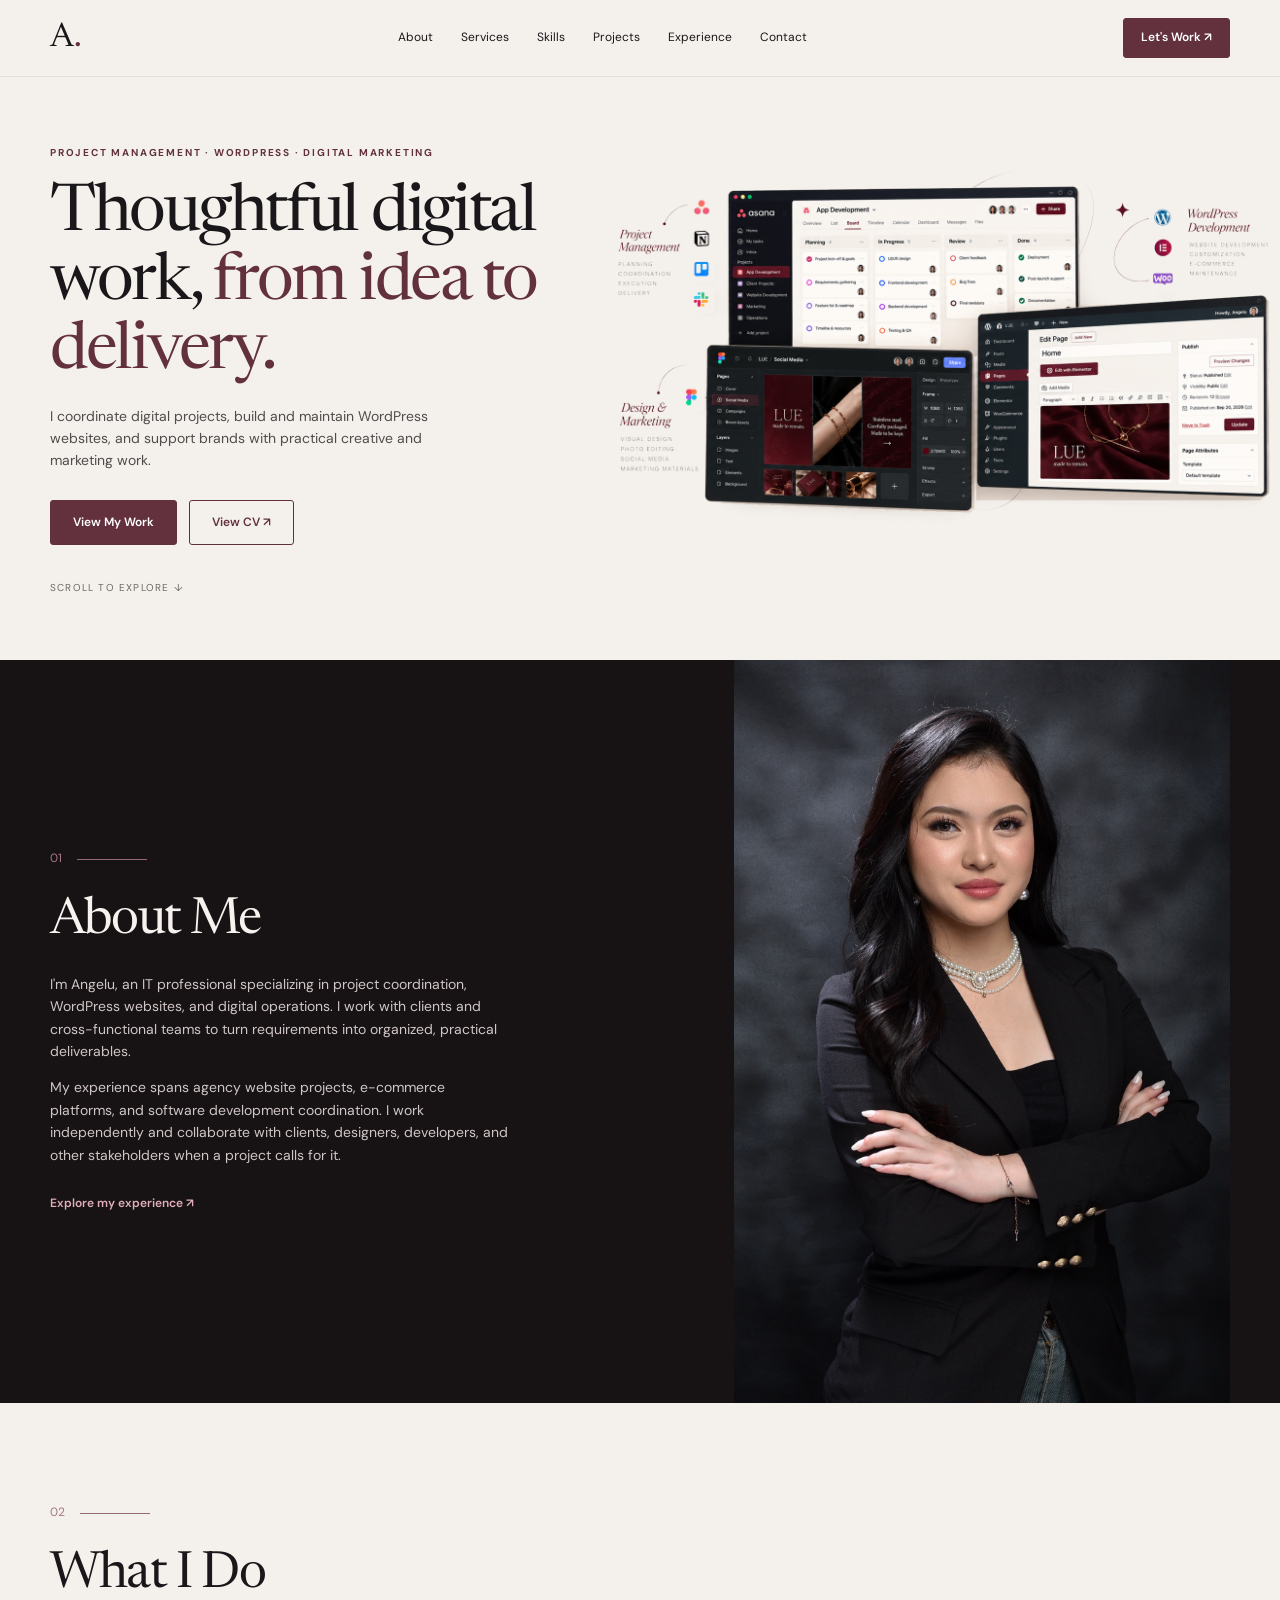
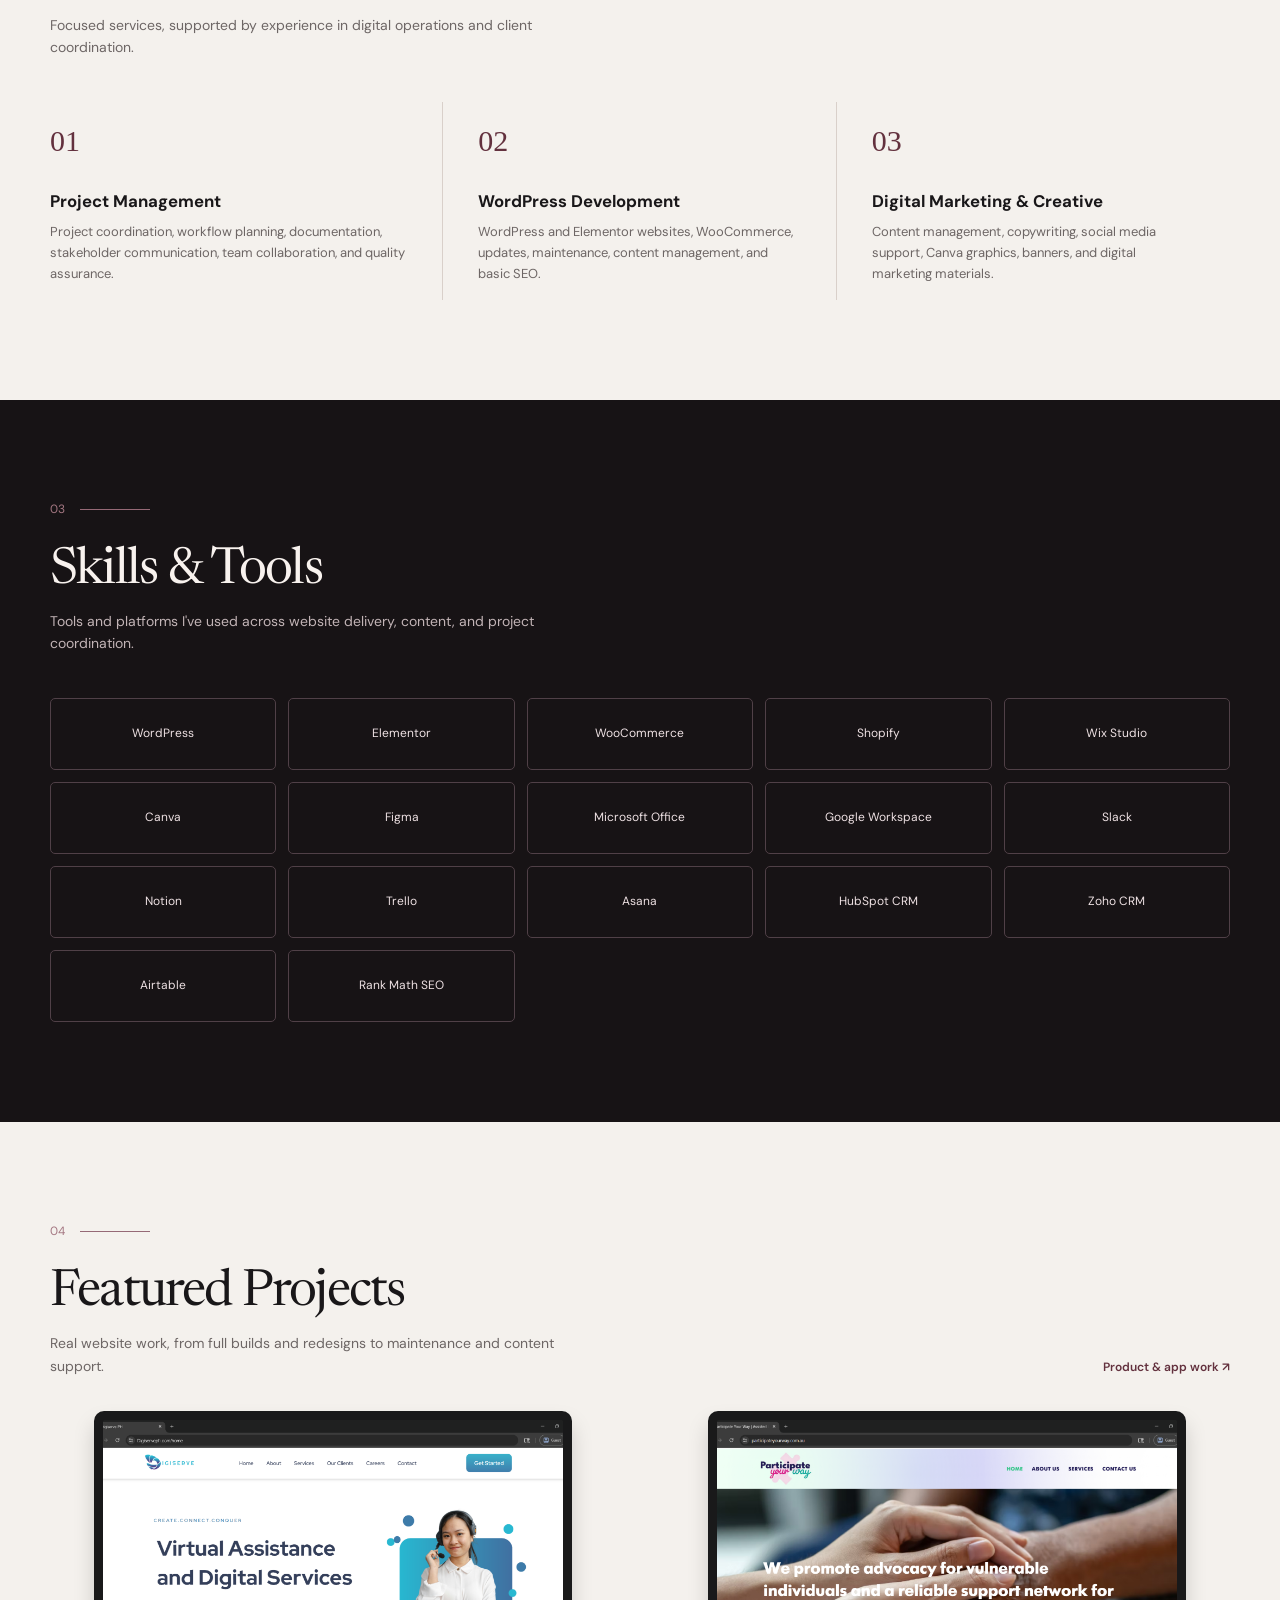
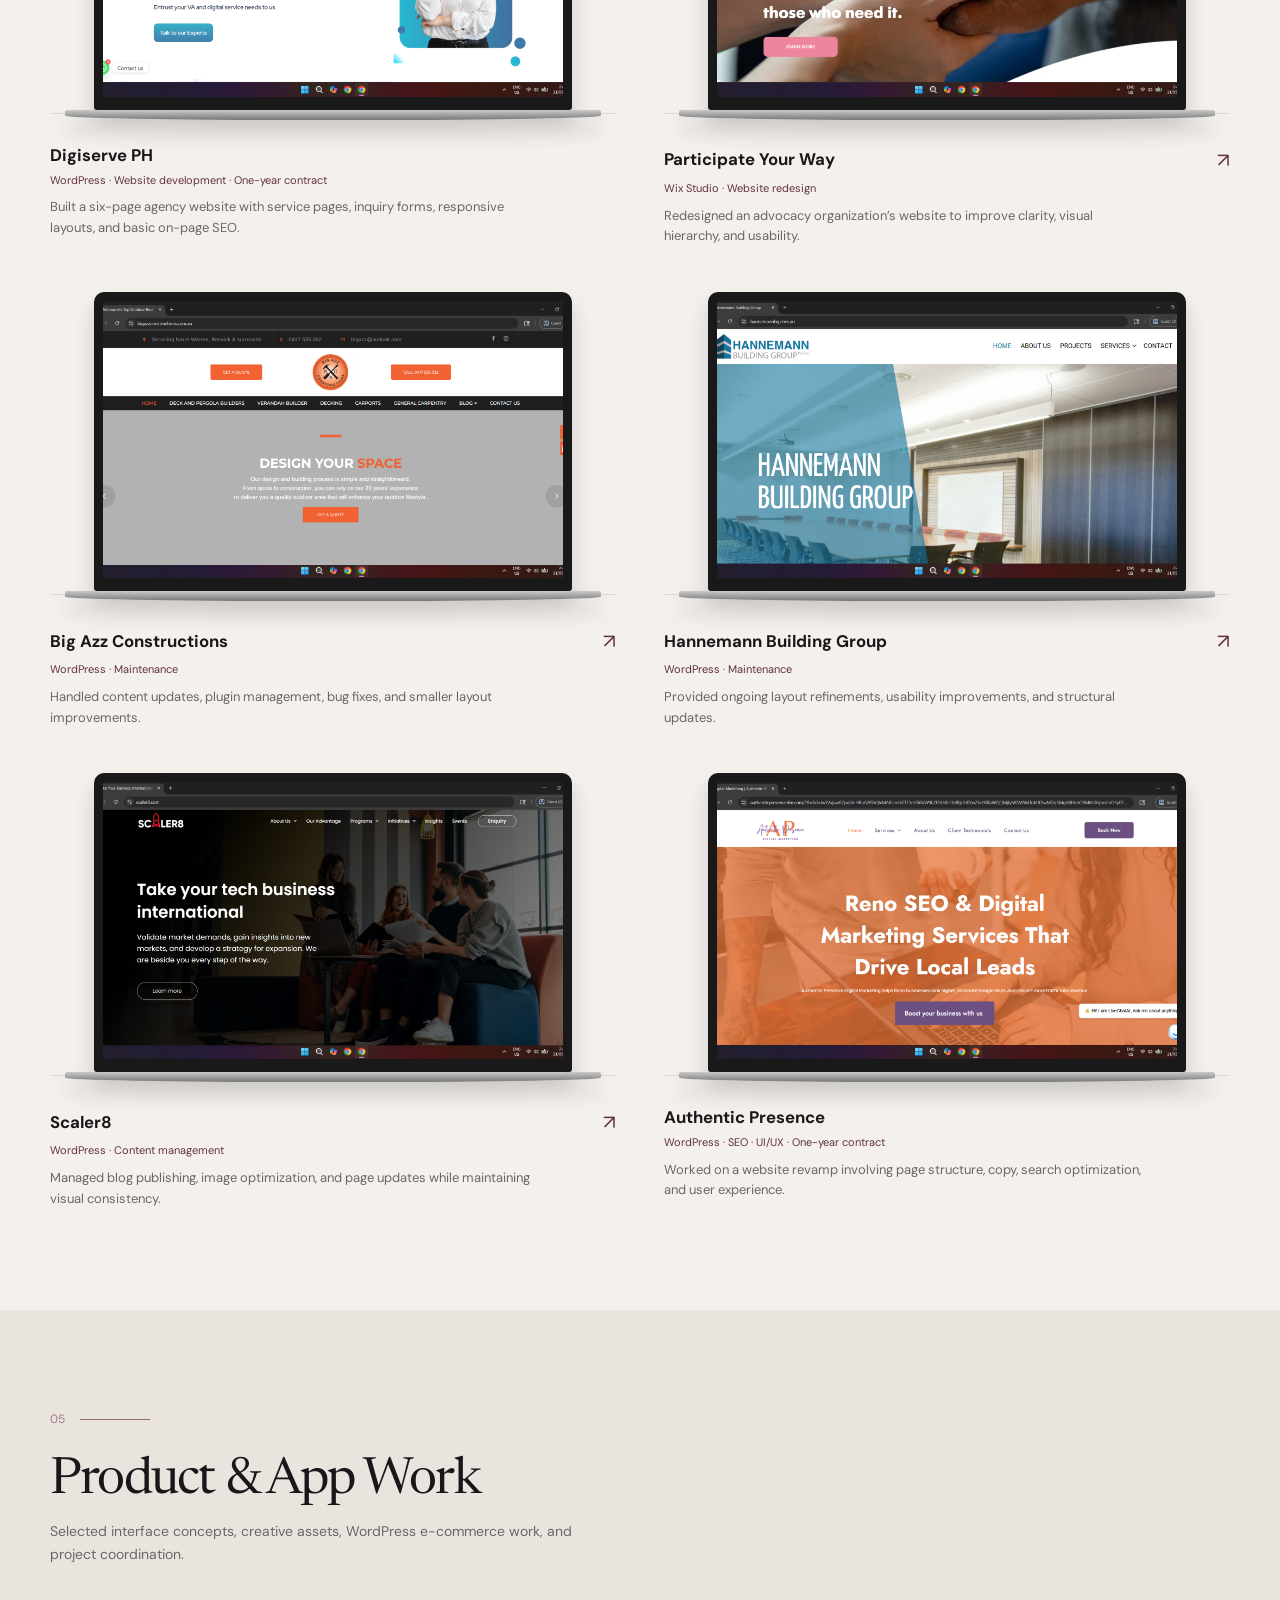
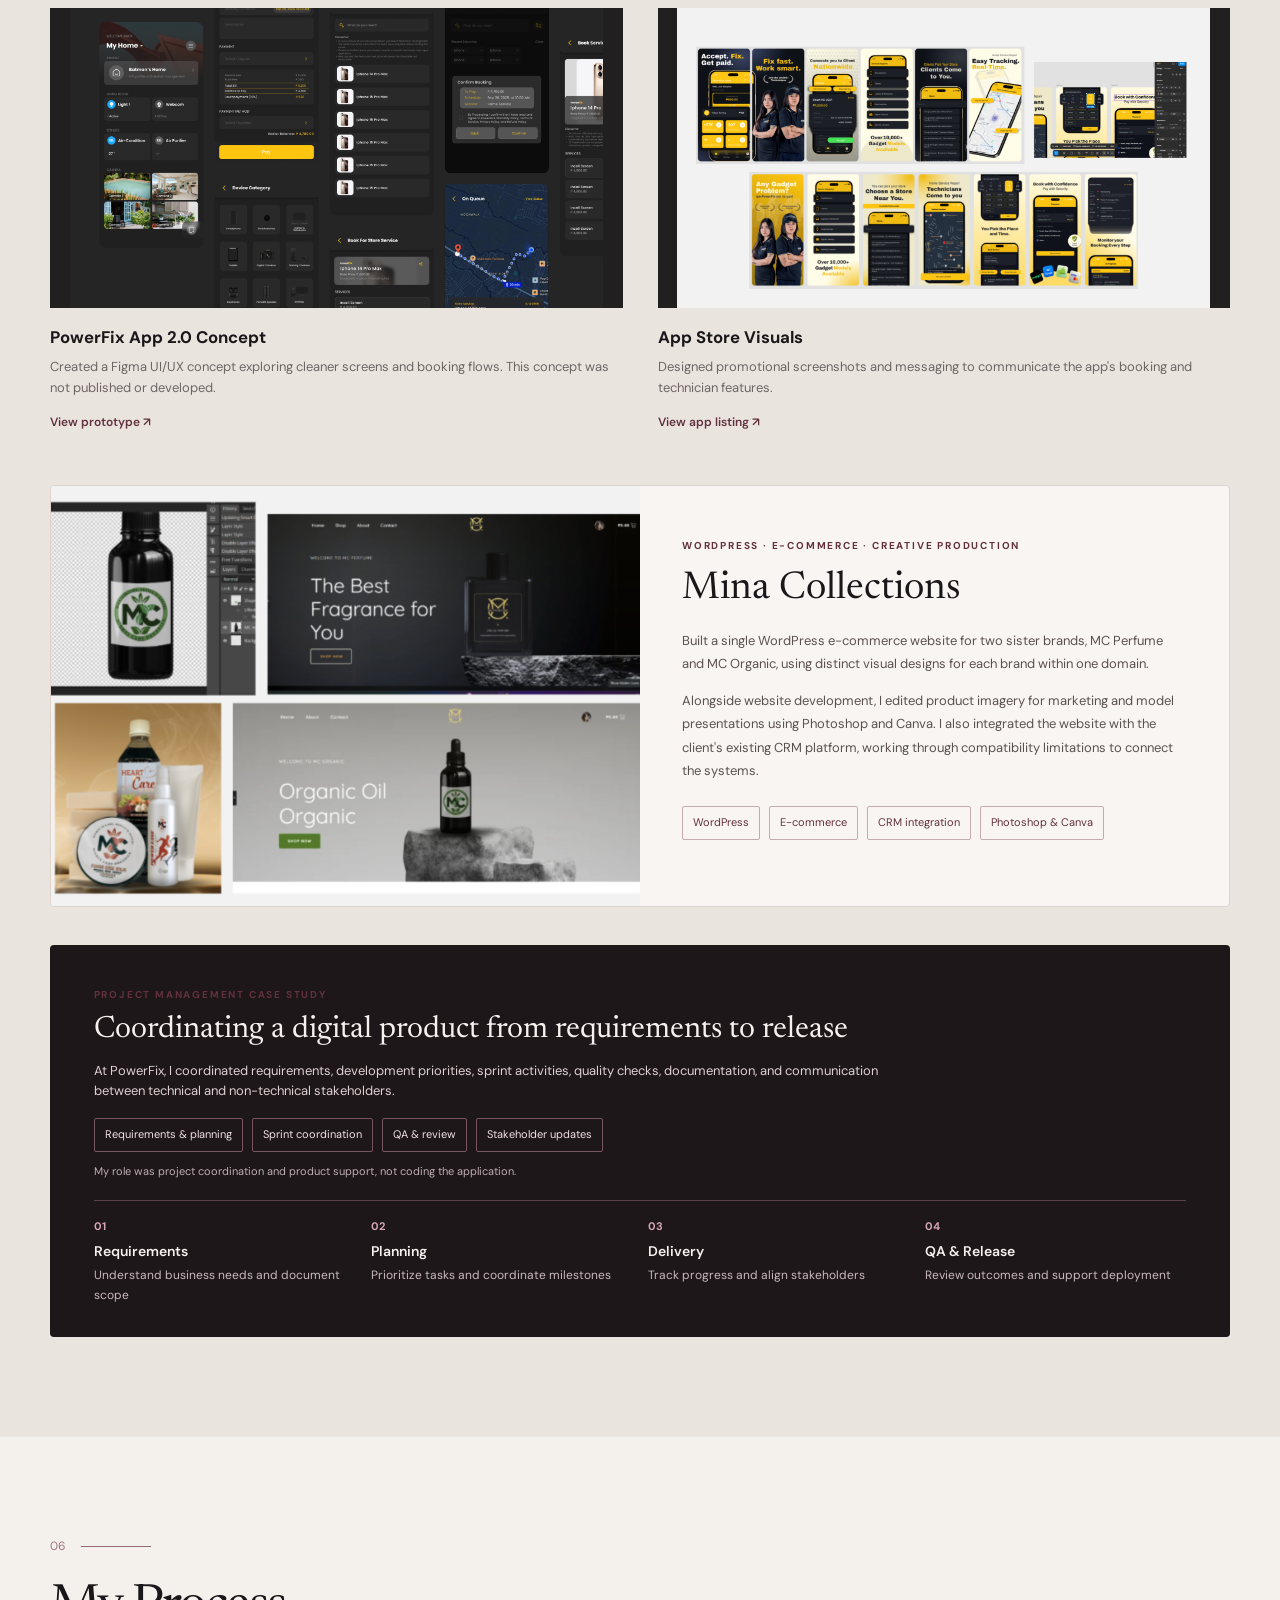
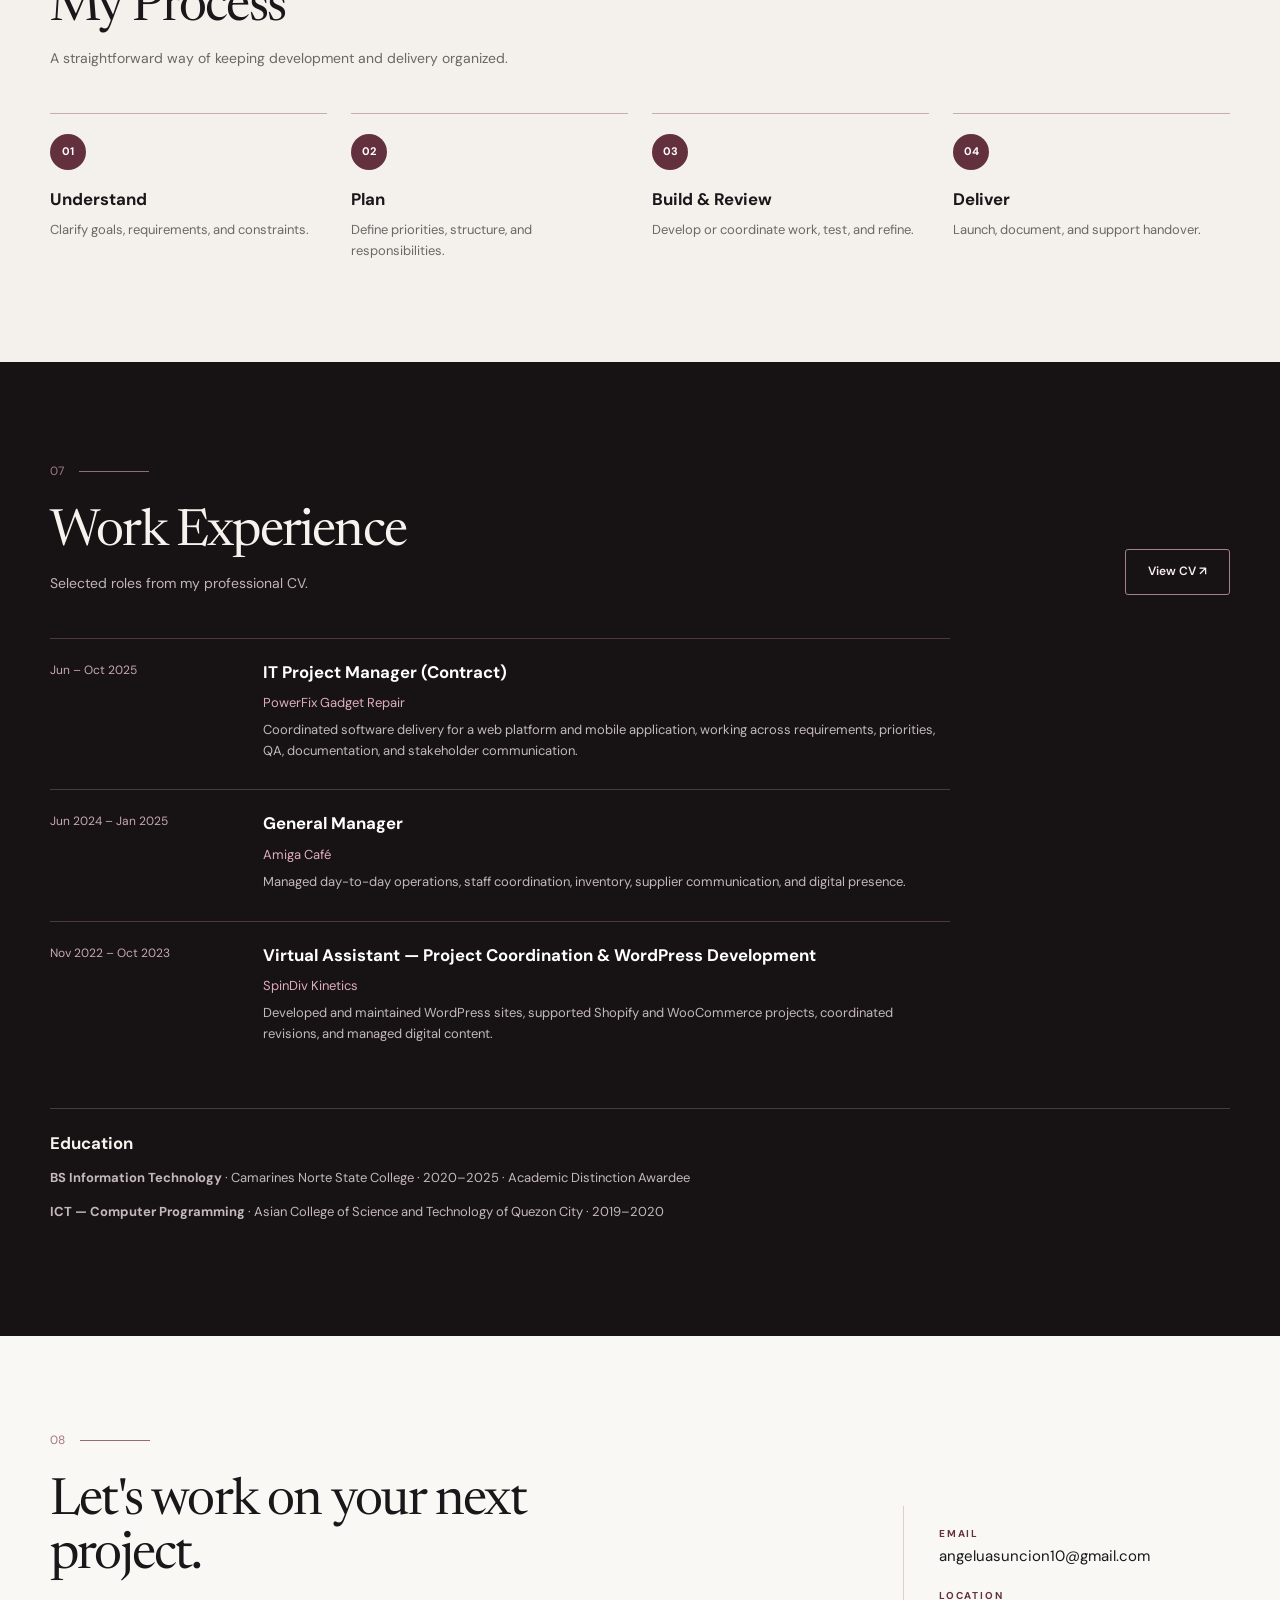
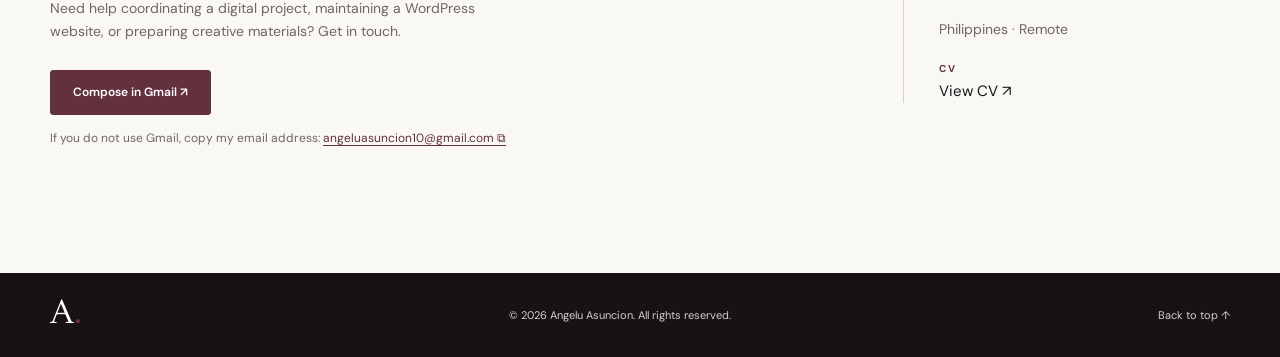
==== commit a174a75f: "Update index.html" ====
--- a/index.html
+++ b/index.html
@@ -9,6 +9,8 @@
       content="Angelu Asuncion — project management, WordPress development, and digital marketing &amp; creative support."
       name="description"
     />
+    <link rel="icon" type="image/png" href="./assets/favicon.png?v=2">
+    <link rel="shortcut icon" href="./assets/favicon.png?v=2">  
     <title>Angelu Asuncion | Project Management &amp; WordPress</title>
     <link href="https://fonts.googleapis.com" rel="preconnect" />
     <link crossorigin="" href="https://fonts.gstatic.com" rel="preconnect" />
@@ -37,7 +39,7 @@
           ><a href="#skills">Skills</a><a href="#projects">Projects</a
           ><a href="#experience">Experience</a><a href="#contact">Contact</a>
         </nav>
-        <a class="button button-small nav-cta" href="#contact">Let's Work ↗</a>
+        <a class="button button-small nav-cta" href="#contact">Let's Work &#8599;</a>
       </div>
     </header>
     <main>
@@ -53,13 +55,13 @@
             work.
           </p>
           <div class="actions">
-            <a class="button" href="#projects">View My Work ↗</a
+            <a class="button" href="#projects">View My Work</a
             ><a
               class="button button-outline"
               href="Angelu_Asuncion_CV.pdf"
               rel="noopener noreferrer"
               target="_blank"
-              >View CV ↗</a
+              >View CV &#8599;</a
             >
           </div>
           <a class="scroll-note" href="#about">SCROLL TO EXPLORE ↓</a>
@@ -93,7 +95,7 @@
               stakeholders when a project calls for it.
             </p>
             <a class="text-link light-link" href="#experience"
-              >Explore my experience ↗</a
+              >Explore my experience &#8599;</a
             >
           </div>
           <div class="about-image">
@@ -181,7 +183,7 @@
               </p>
             </div>
             <a class="text-link" href="#product-work"
-              >Product &amp; app work ↗</a
+              >Product &amp; app work &#8599;</a
             >
           </div>
           <div class="project-grid">
@@ -235,7 +237,7 @@
                   href="https://www.participateyourway.com.au/"
                   rel="noopener noreferrer"
                   target="_blank"
-                  >↗</a
+                  >&#8599;</a
                 >
               </div>
               <p class="project-meta">Wix Studio · Website redesign</p>
@@ -270,7 +272,7 @@
                   href="https://www.bigazzconstructions.com.au/"
                   rel="noopener noreferrer"
                   target="_blank"
-                  >↗</a
+                  >&#8599;</a
                 >
               </div>
               <p class="project-meta">WordPress · Maintenance</p>
@@ -305,7 +307,7 @@
                   href="https://www.hannemannbg.com.au/"
                   rel="noopener noreferrer"
                   target="_blank"
-                  >↗</a
+                  >&#8599;</a
                 >
               </div>
               <p class="project-meta">WordPress · Maintenance</p>
@@ -340,7 +342,7 @@
                   href="https://scaler8.com/"
                   rel="noopener noreferrer"
                   target="_blank"
-                  >↗</a
+                  >&#8599;</a
                 >
               </div>
               <p class="project-meta">WordPress · Content management</p>
@@ -407,7 +409,7 @@
                 href="https://www.figma.com/proto/4TUtU9QKOMlVMusFPCjdQN/PowerFix-App-2.0?node-id=114-432"
                 rel="noopener noreferrer"
                 target="_blank"
-                >View prototype ↗</a
+                >View prototype &#8599;</a
               >
             </article>
             <article>
@@ -428,7 +430,7 @@
                 href="https://apps.apple.com/ph/app/powerfix-repair/id6743223047"
                 rel="noopener noreferrer"
                 target="_blank"
-                >View app listing ↗</a
+                >View app listing &#8599;</a
               >
             </article>
           </div>
@@ -554,7 +556,7 @@
               href="Angelu_Asuncion_CV.pdf"
               rel="noopener noreferrer"
               target="_blank"
-              >View CV ↗</a
+              >View CV &#8599;</a
             >
           </div>
           <div class="timeline">
@@ -624,7 +626,7 @@
               href="https://mail.google.com/mail/?view=cm&amp;fs=1&amp;to=angeluasuncion10%40gmail.com&amp;su=Portfolio%20Inquiry"
               target="_blank"
               rel="noopener noreferrer"
-              >Compose in Gmail ↗</a
+              >Compose in Gmail &#8599;</a
             >
             <p class="email-fallback">
               If you do not use Gmail, copy my email address:
@@ -655,7 +657,7 @@
               href="Angelu_Asuncion_CV.pdf"
               rel="noopener noreferrer"
               target="_blank"
-              >View CV ↗</a
+              >View CV &#8599;</a
             >
           </div>
         </div>
--- a/style.css
+++ b/style.css
@@ -81,3 +81,10 @@
 .mina-visual img{display:block;width:100%;height:100%;min-height:100%;object-fit:cover;object-position:center center}
 @media(max-width:900px){.about-layout{grid-template-columns:minmax(0,55%) minmax(0,45%)}.about-image{min-height:430px}}
 @media(max-width:700px){.about-layout{grid-template-columns:1fr}.about-image{height:390px;min-height:0}.about-image img{object-fit:contain}.project-grid .project-title-row{margin-top:23px}.mina-visual{height:260px;min-height:260px}}
+
+.btn span[aria-hidden="true"] {
+  font-family: Arial, sans-serif;
+  font-size: 1em;
+  margin-left: 6px;
+  display: inline-block;
+}
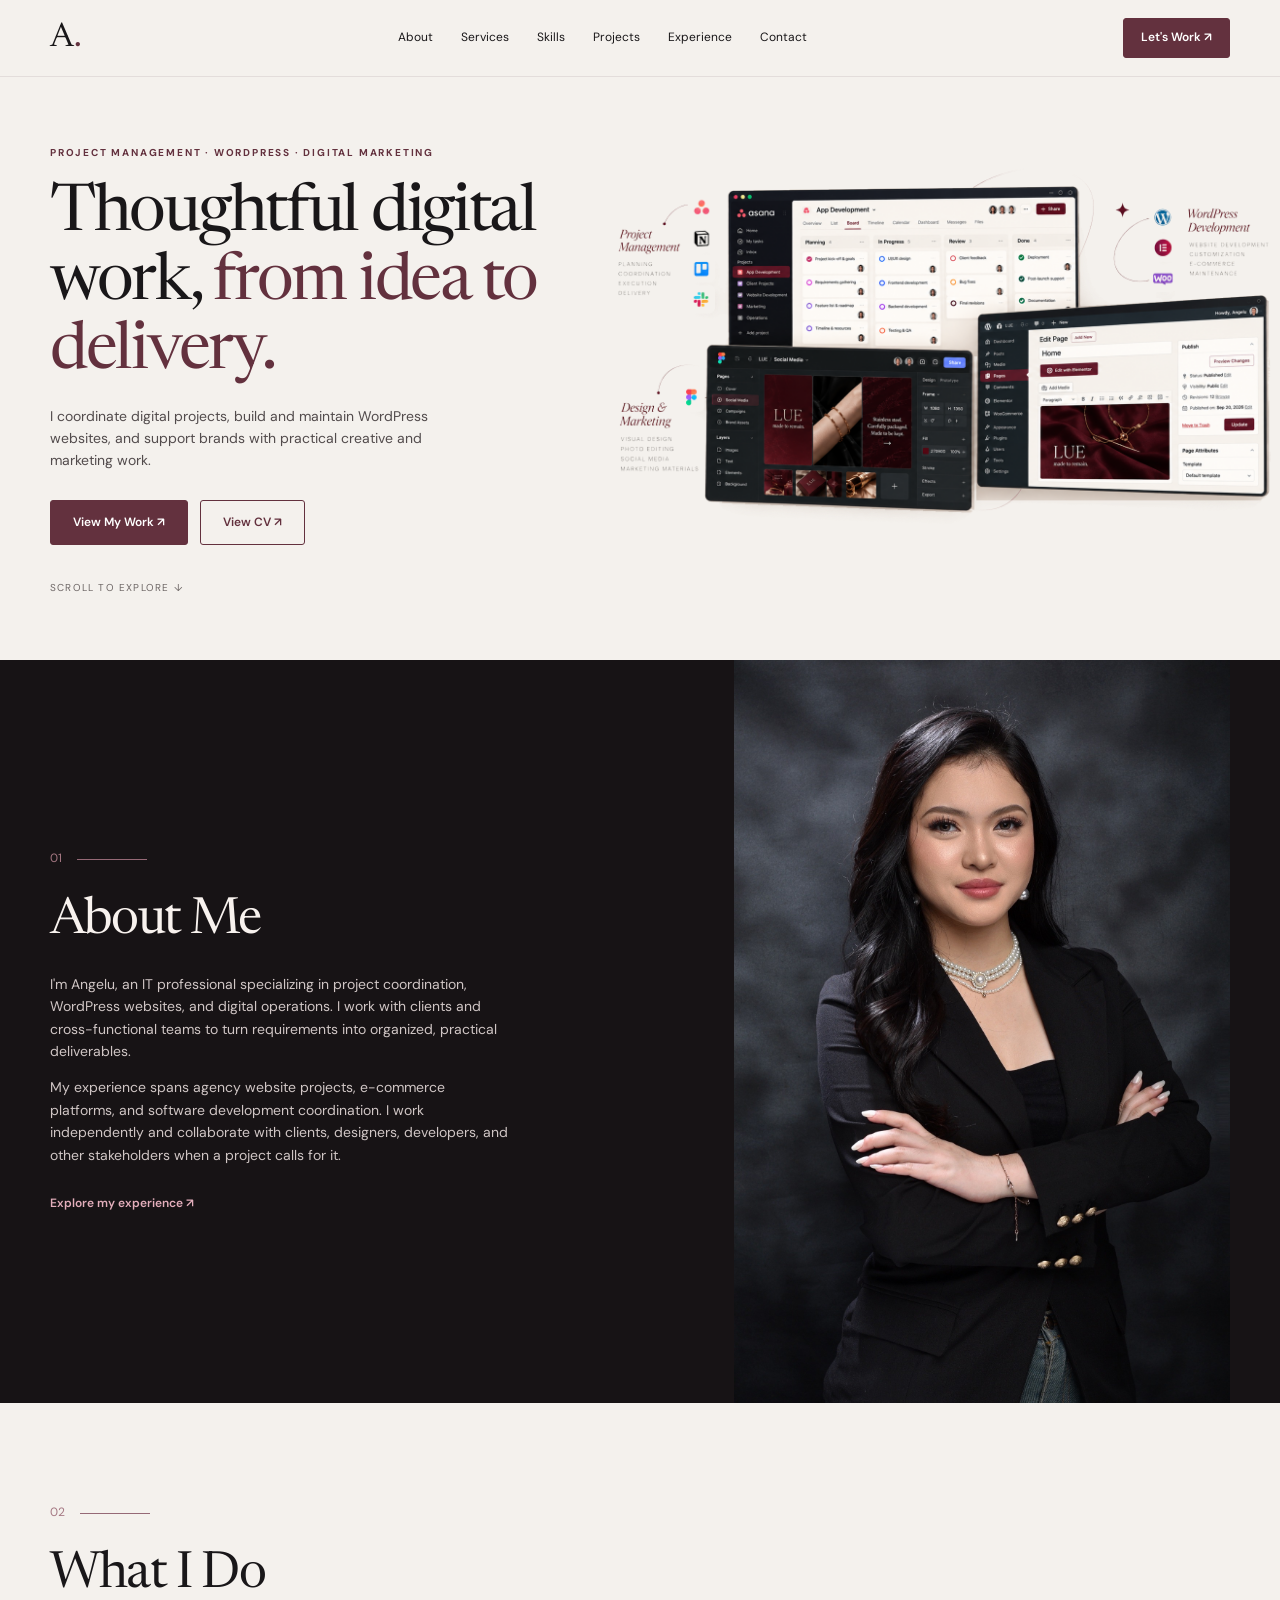
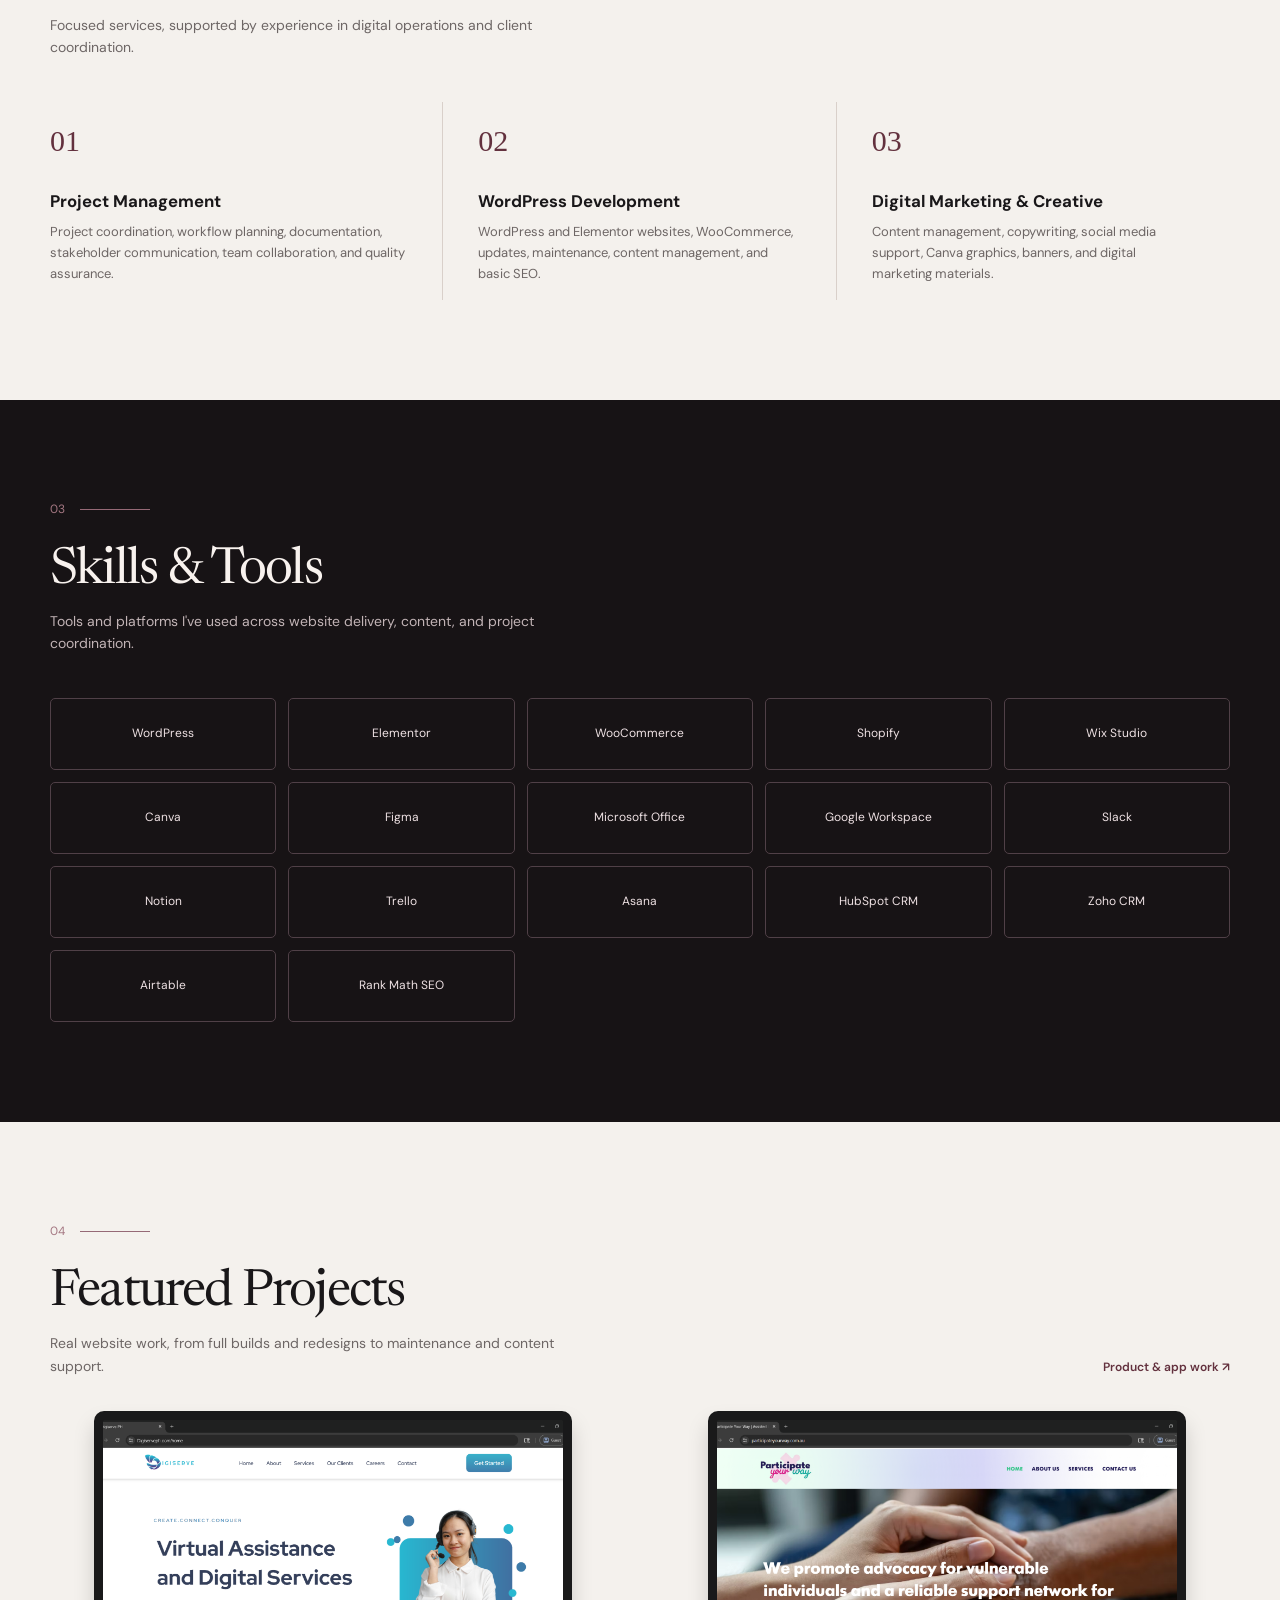
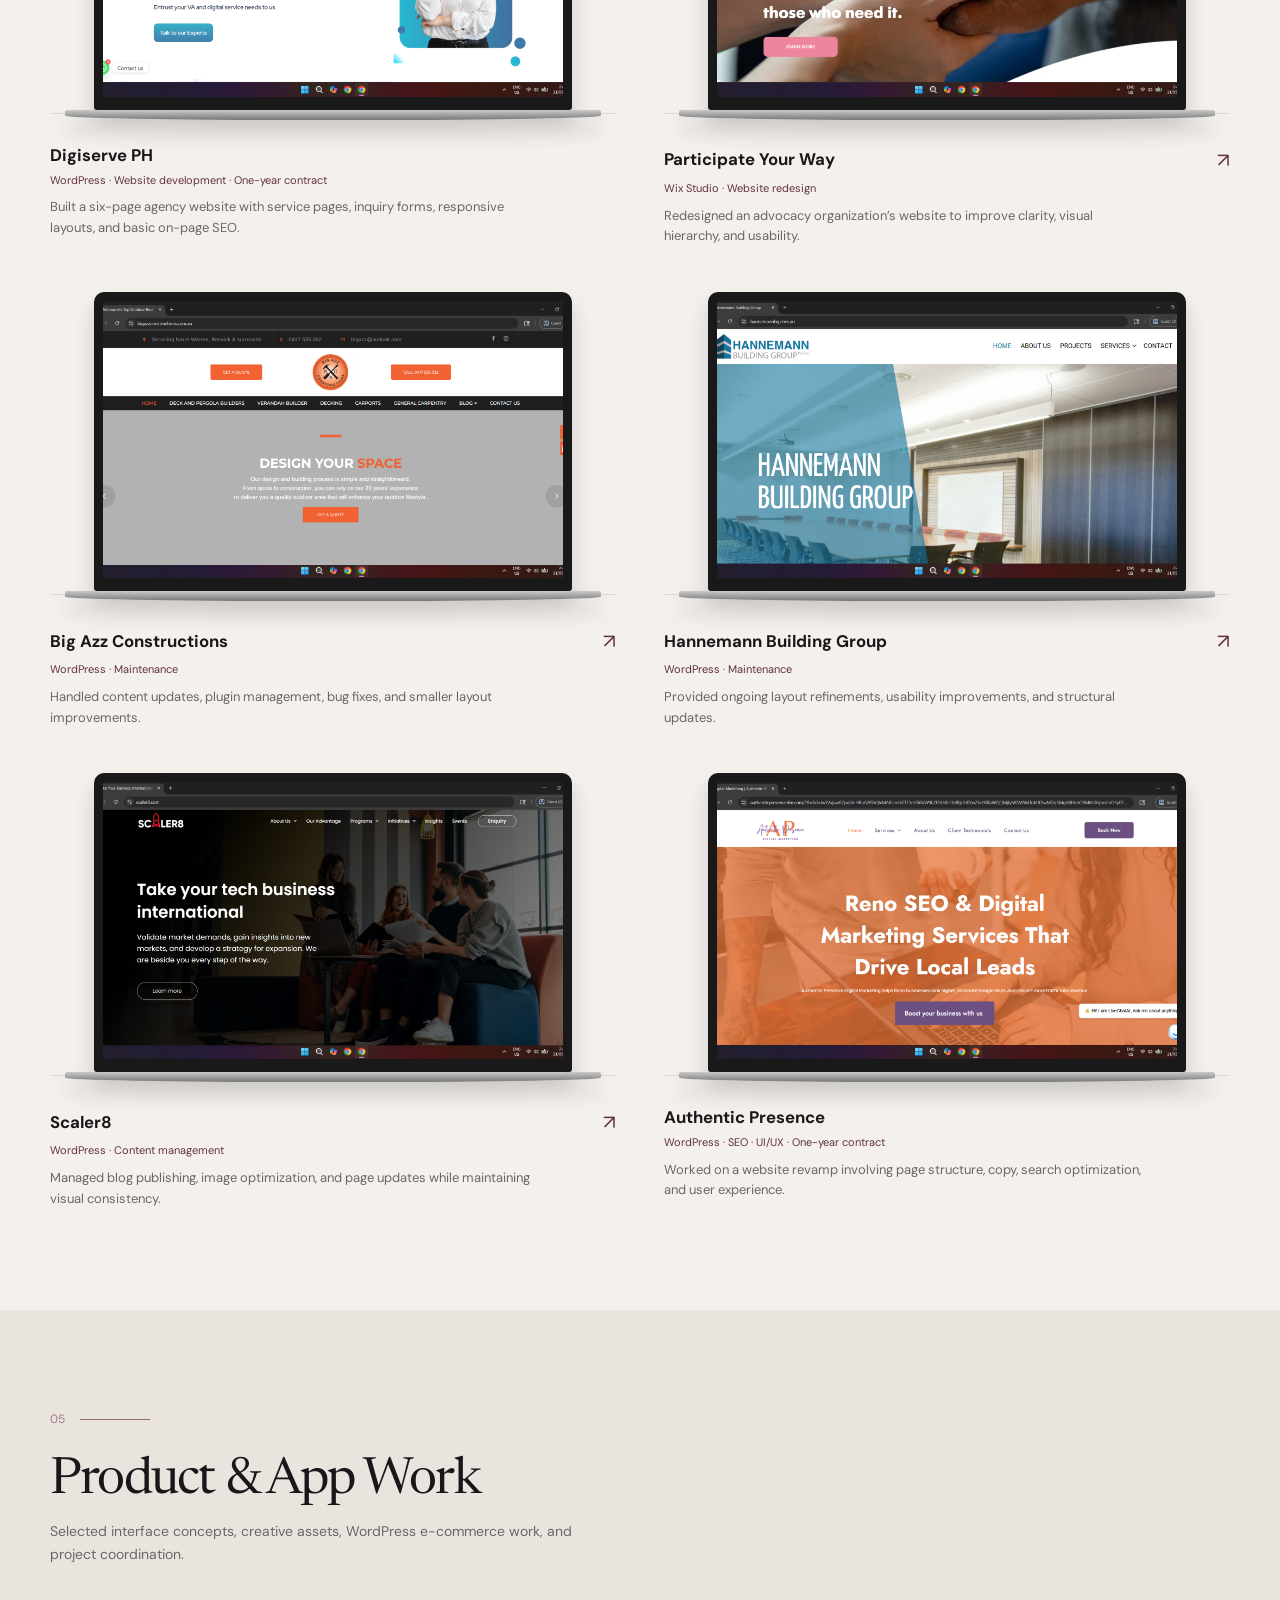
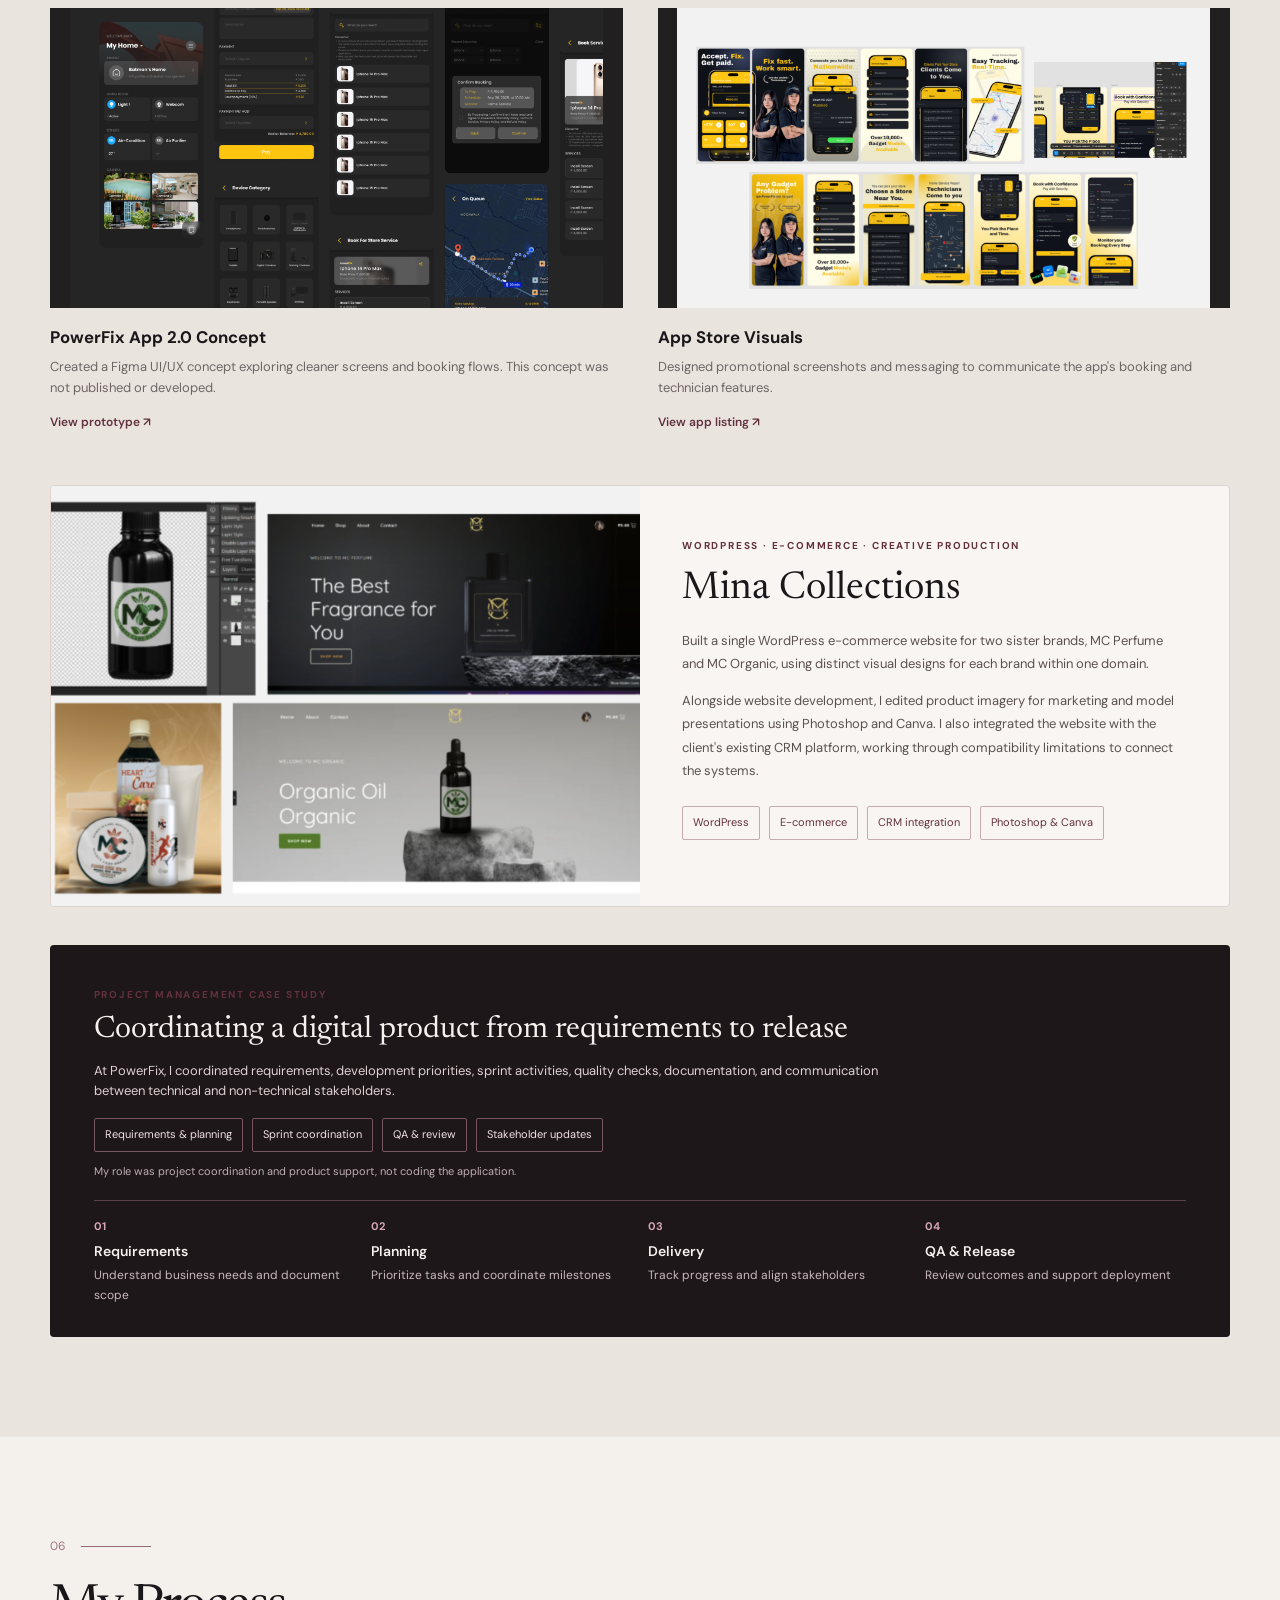
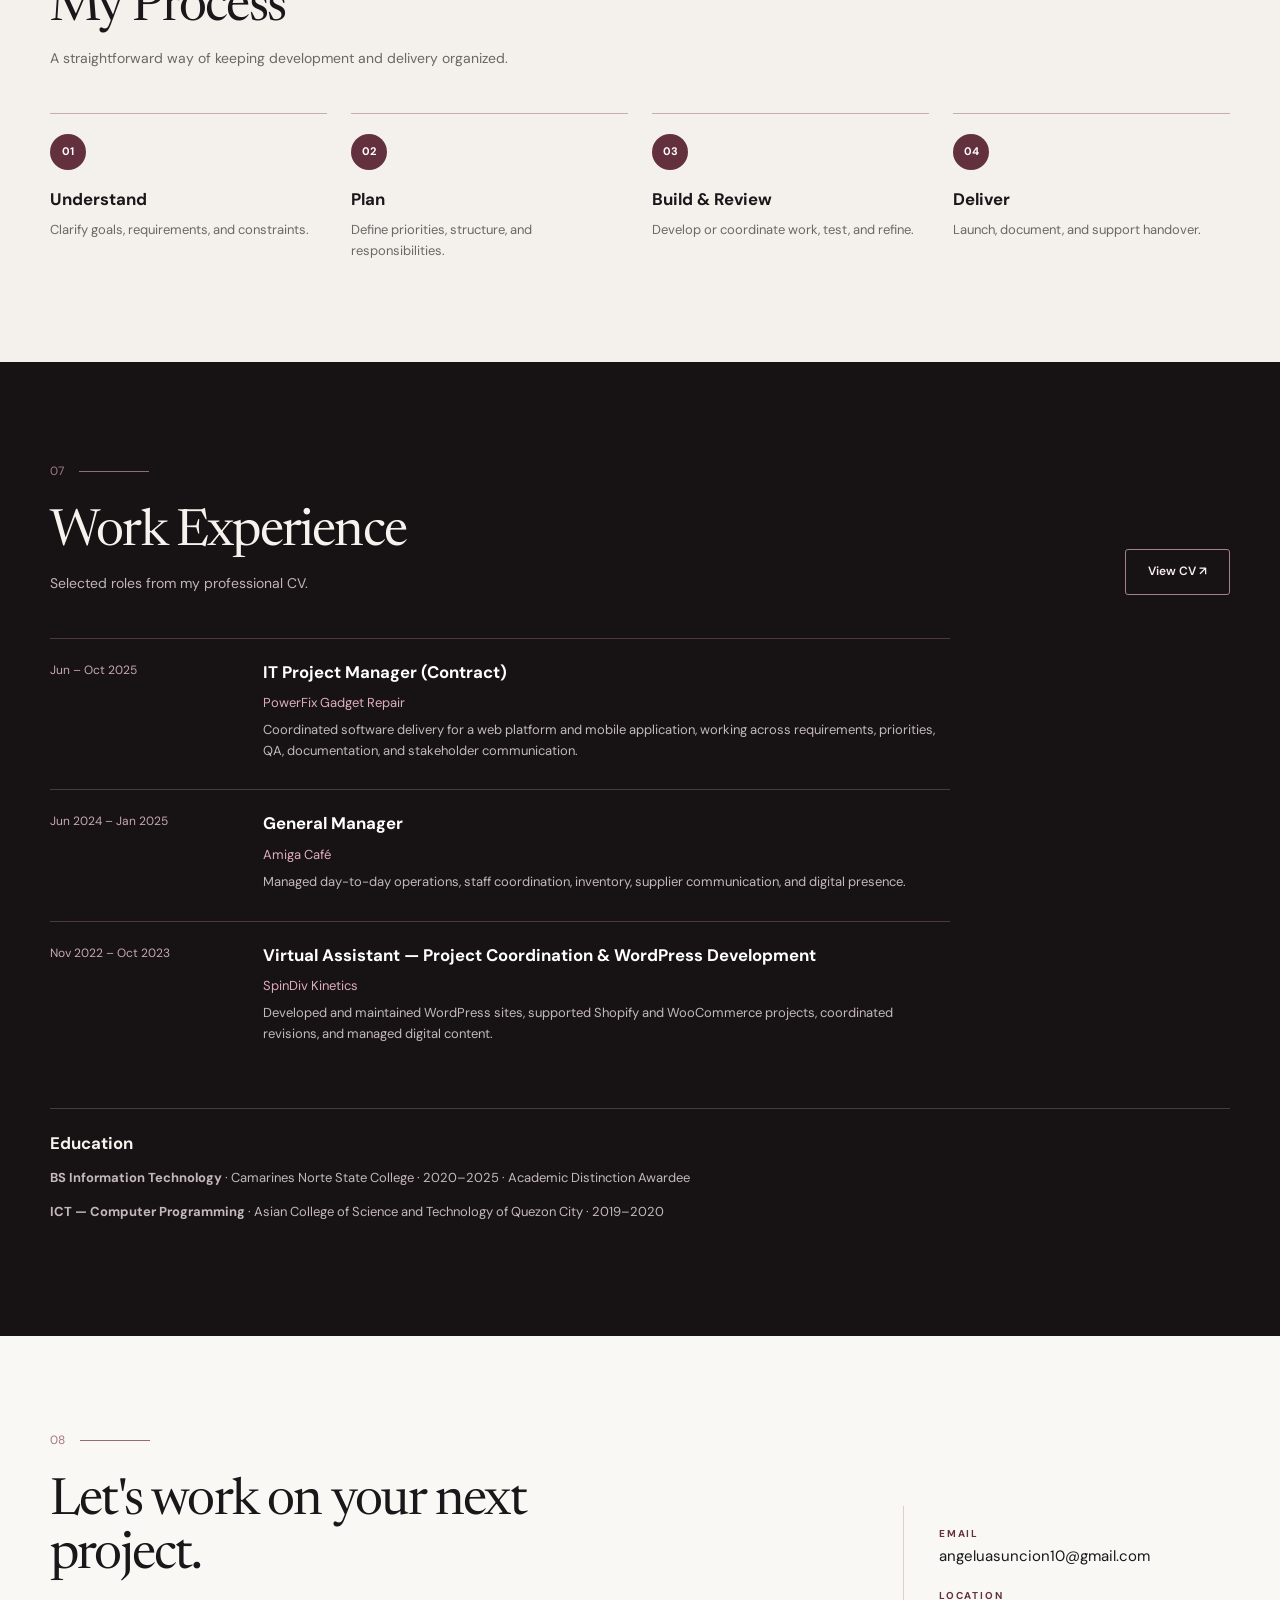
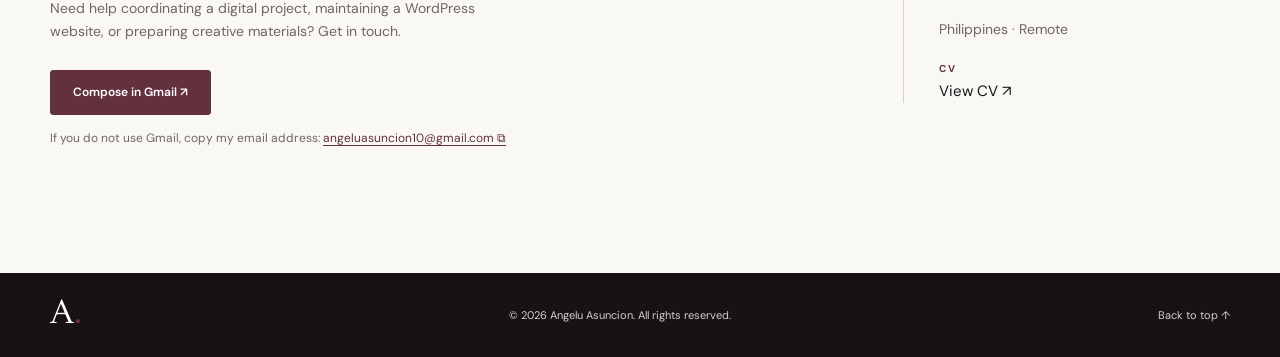
==== commit 608290a0: "Update index.html" ====
--- a/index.html
+++ b/index.html
@@ -55,7 +55,7 @@
             work.
           </p>
           <div class="actions">
-            <a class="button" href="#projects">View My Work</a
+            <a class="button" href="#projects">View My Work &#8599;</a
             ><a
               class="button button-outline"
               href="Angelu_Asuncion_CV.pdf"
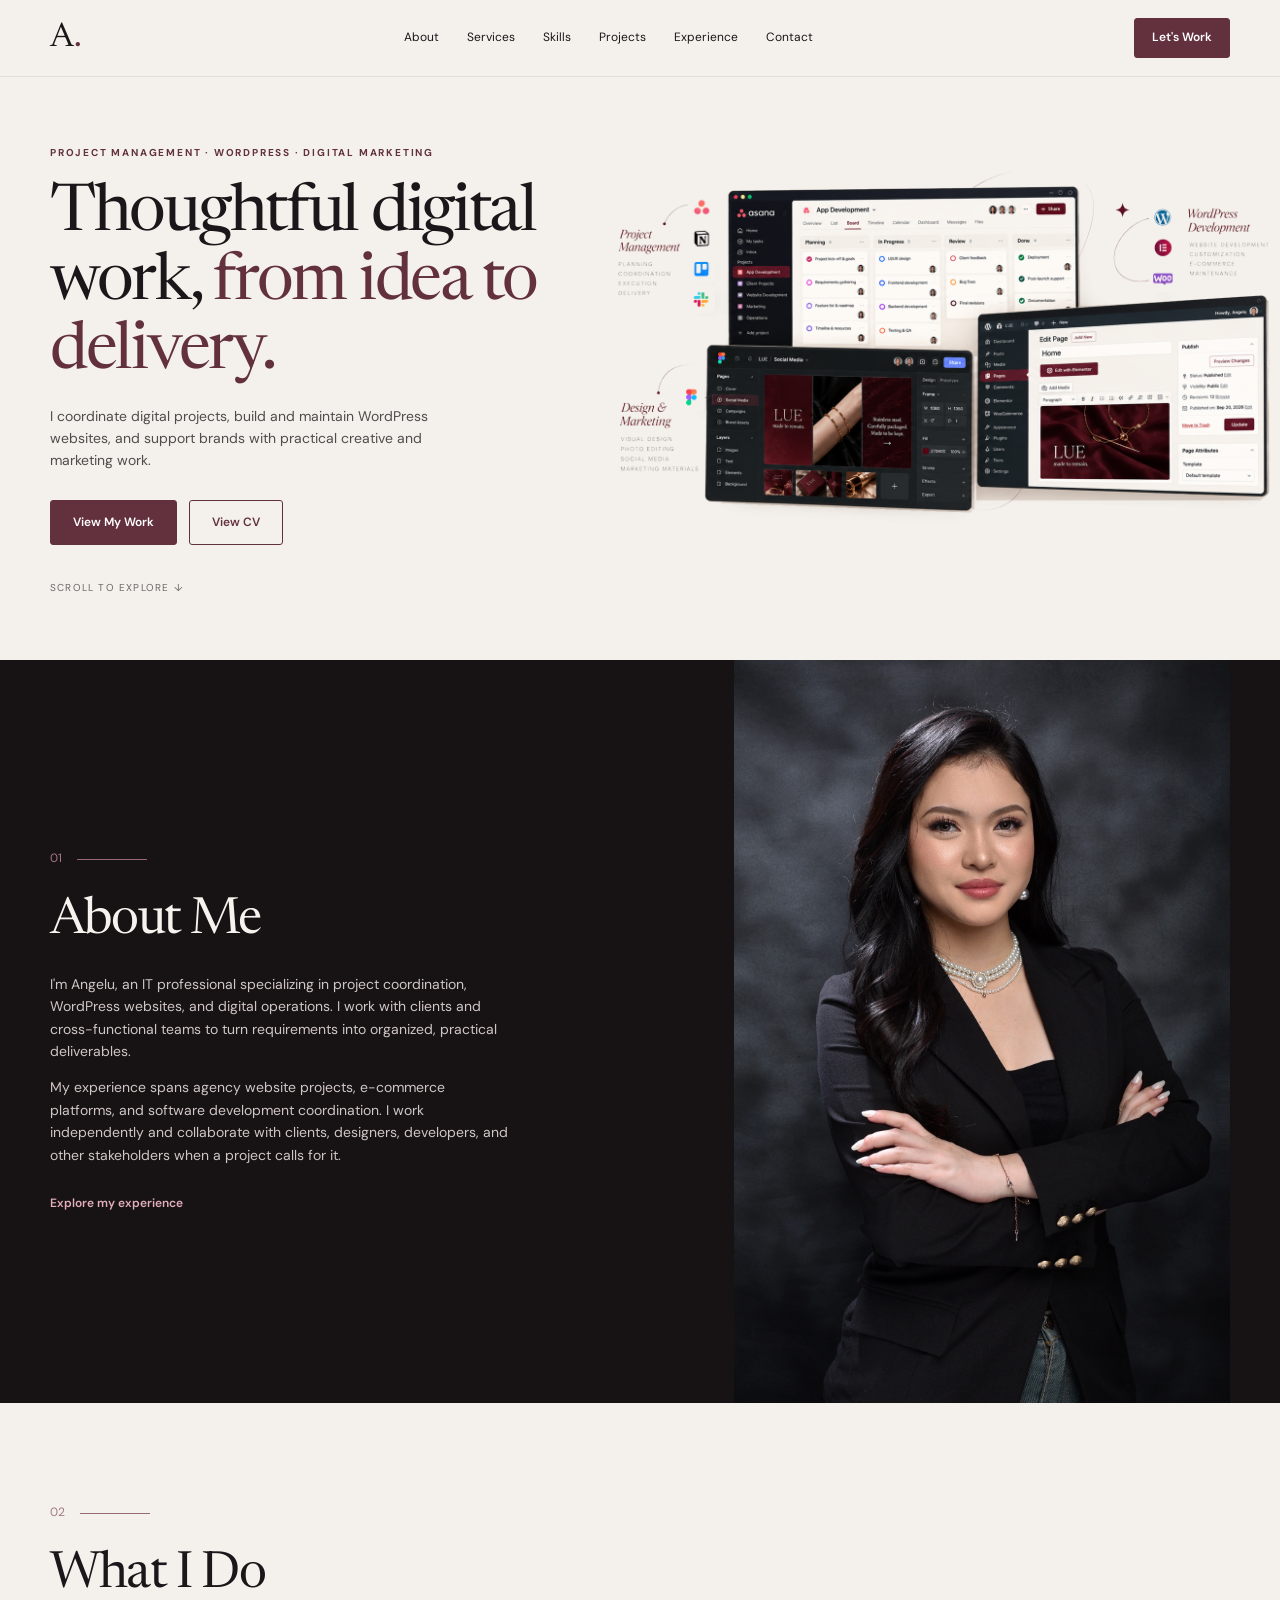
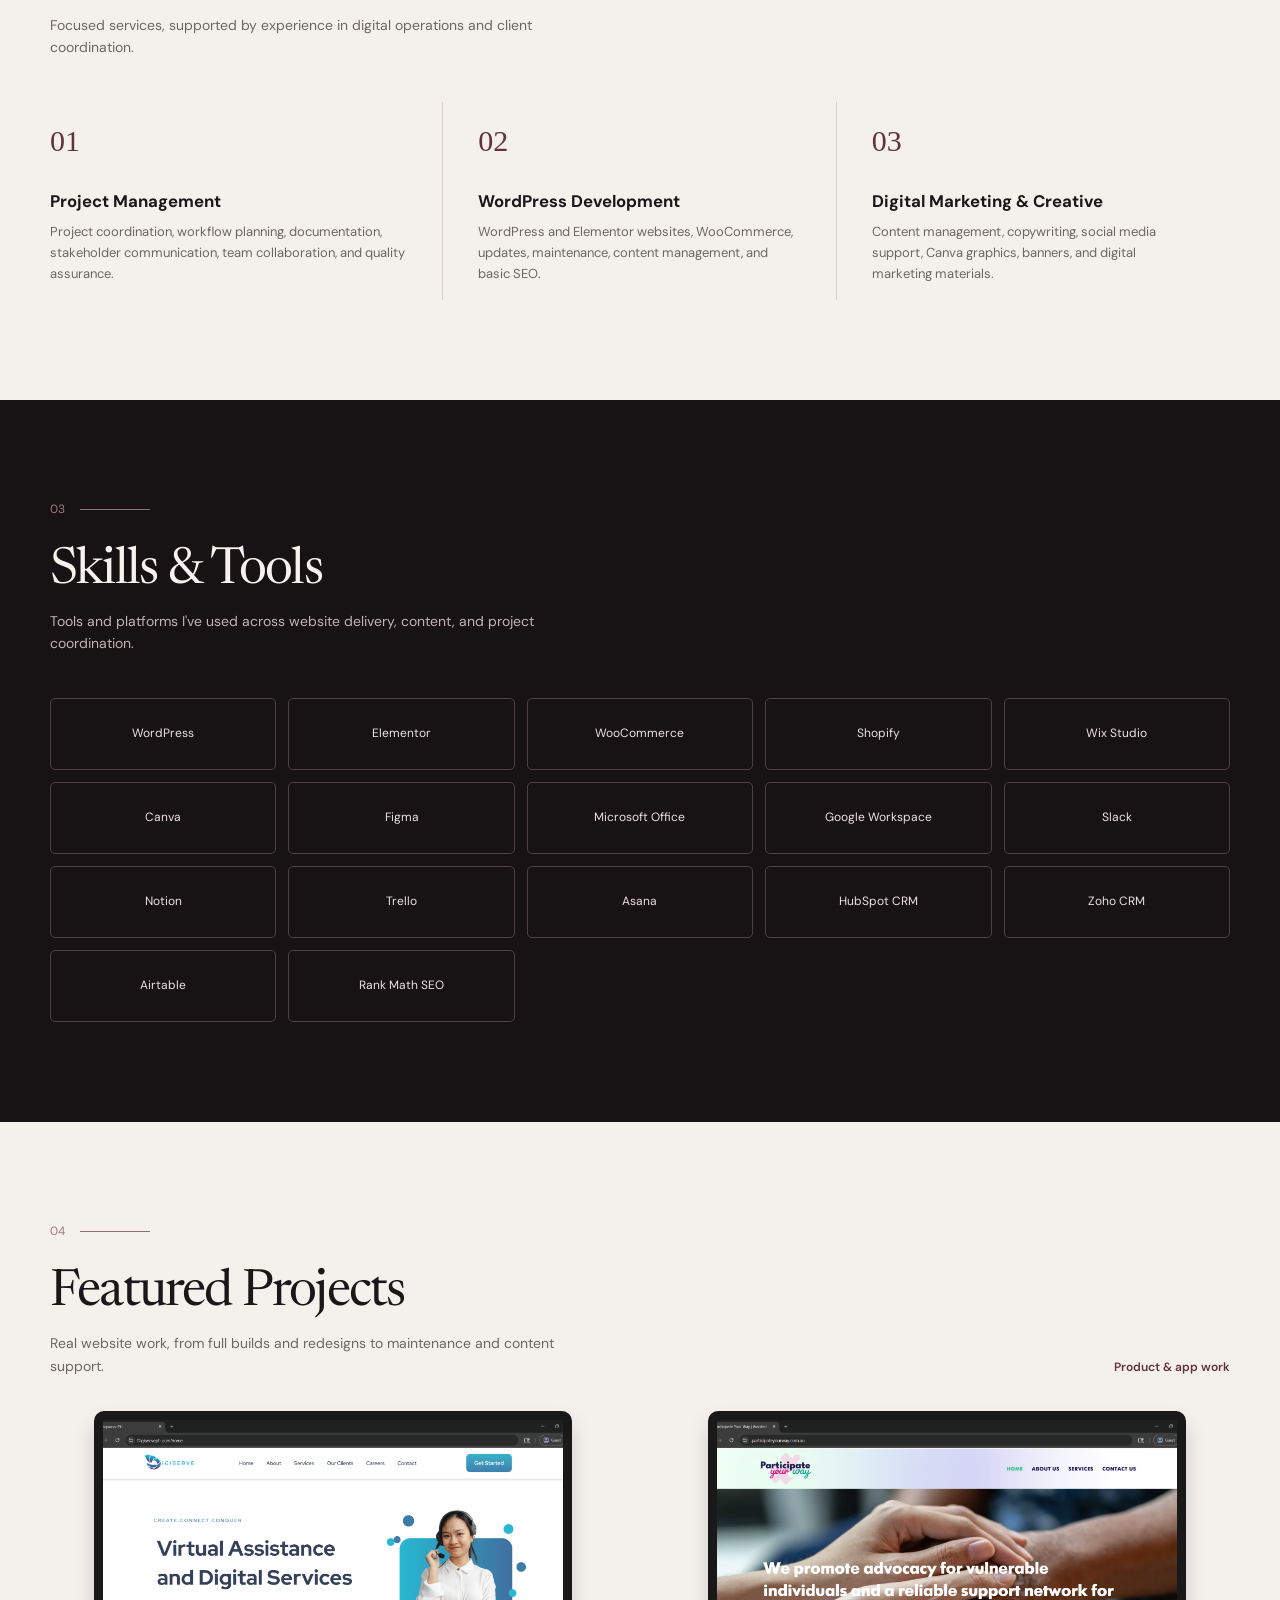
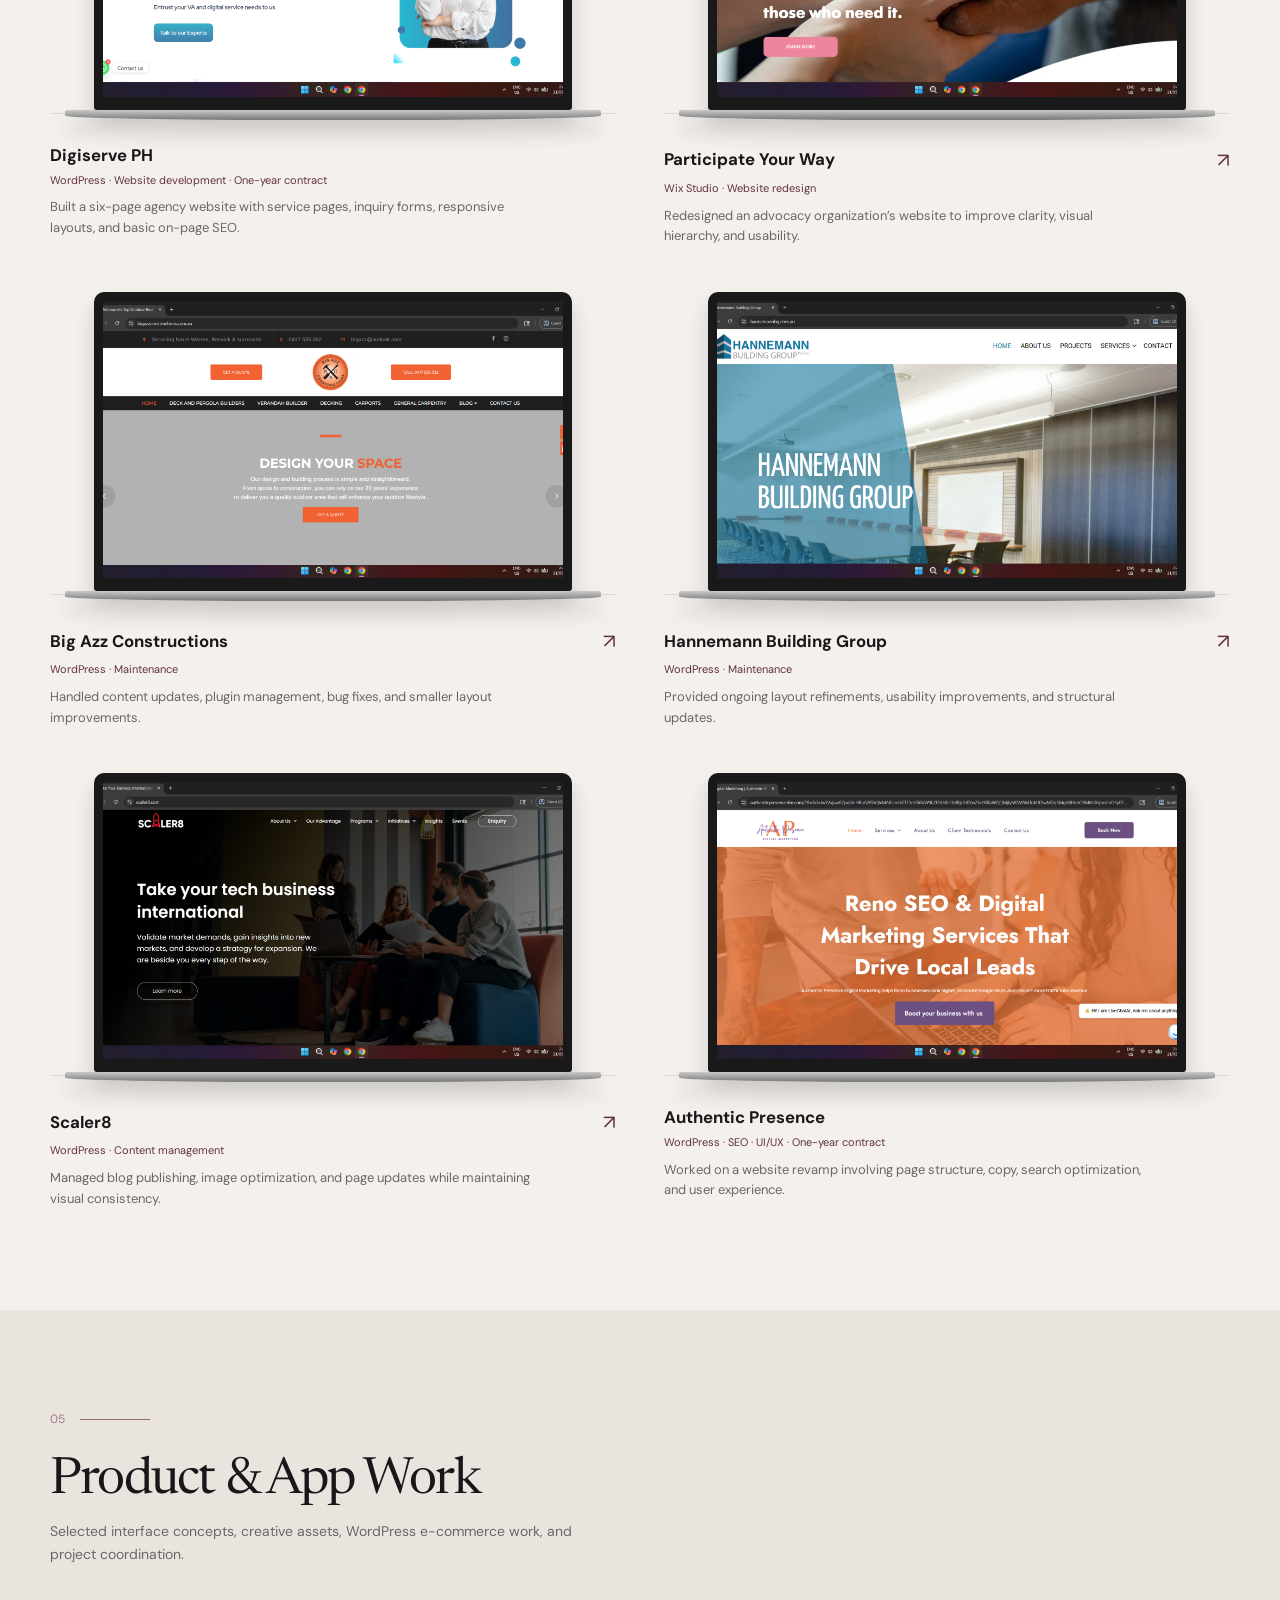
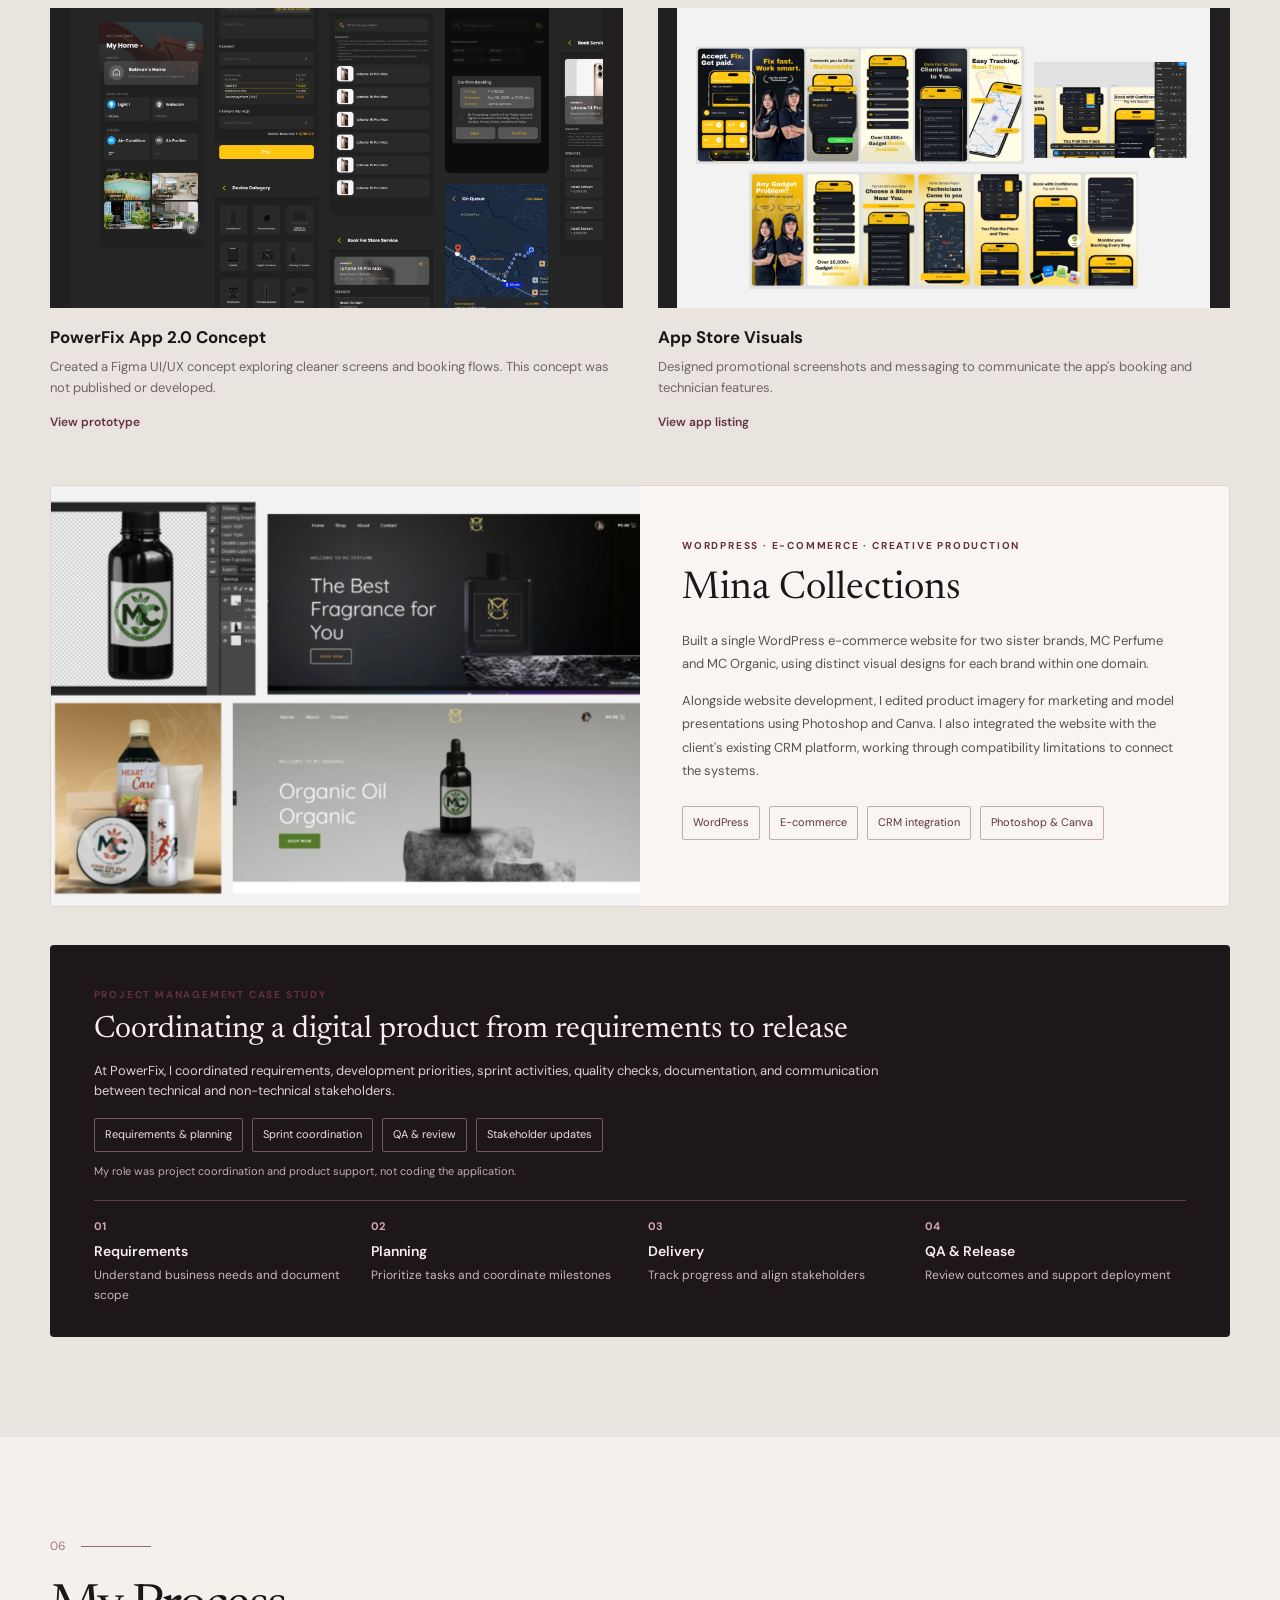
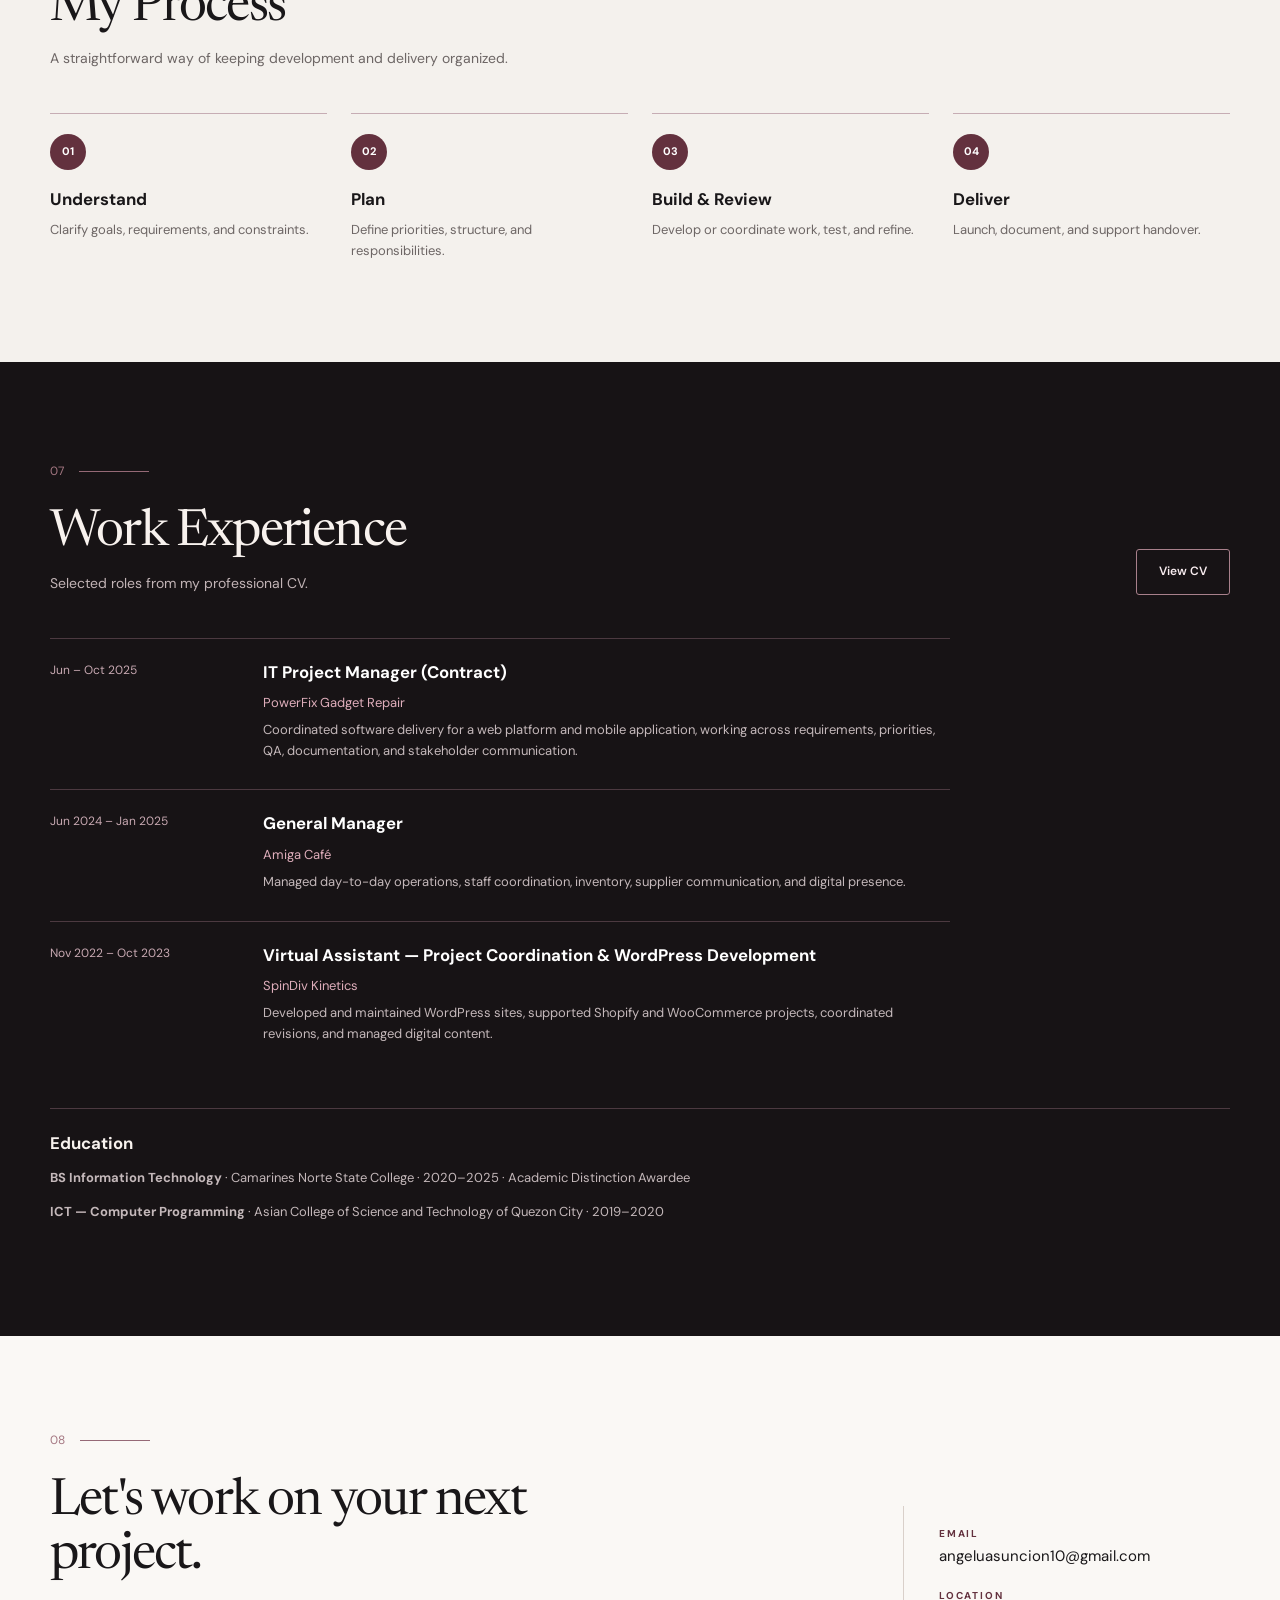
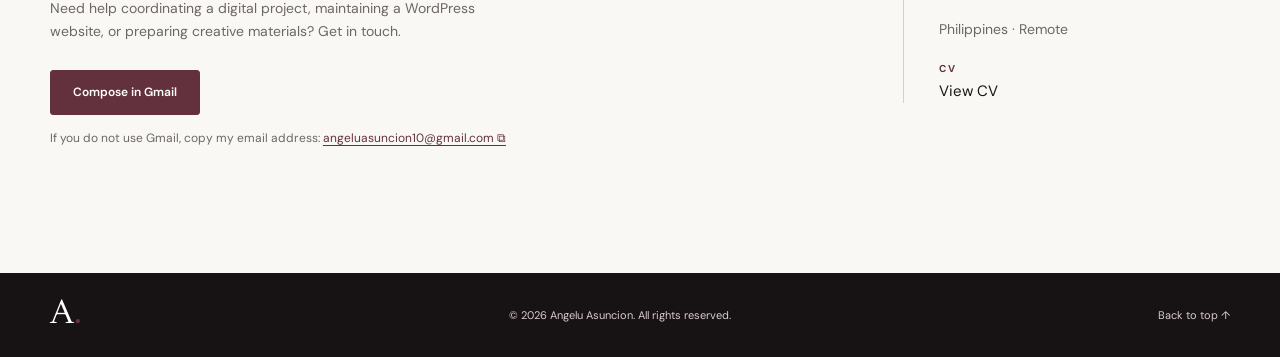
==== commit 7c888b48: "Update index.html" ====
--- a/index.html
+++ b/index.html
@@ -39,10 +39,10 @@
           ><a href="#skills">Skills</a><a href="#projects">Projects</a
           ><a href="#experience">Experience</a><a href="#contact">Contact</a>
         </nav>
-        <a class="button button-small nav-cta" href="#contact">Let's Work &#8599;</a>
+        <a class="button button-small nav-cta" href="#contact">Let's Work </a>
       </div>
     </header>
-    <main>
+    <main> 
       <section class="hero wrap" id="home">
         <div class="hero-copy">
           <p class="eyebrow">
@@ -55,16 +55,16 @@
             work.
           </p>
           <div class="actions">
-            <a class="button" href="#projects">View My Work &#8599;</a
+            <a class="button" href="#projects">View My Work</a
             ><a
               class="button button-outline"
               href="Angelu_Asuncion_CV.pdf"
               rel="noopener noreferrer"
               target="_blank"
-              >View CV &#8599;</a
+              >View CV</a
             >
           </div>
-          <a class="scroll-note" href="#about">SCROLL TO EXPLORE ↓</a>
+          <a class="scroll-note" href="#about">SCROLL TO EXPLORE ↓ </a>
         </div>
         <div class="hero-art">
           <img
@@ -95,7 +95,7 @@
               stakeholders when a project calls for it.
             </p>
             <a class="text-link light-link" href="#experience"
-              >Explore my experience &#8599;</a
+              >Explore my experience</a
             >
           </div>
           <div class="about-image">
@@ -183,7 +183,7 @@
               </p>
             </div>
             <a class="text-link" href="#product-work"
-              >Product &amp; app work &#8599;</a
+              >Product &amp; app work </a
             >
           </div>
           <div class="project-grid">
@@ -409,7 +409,7 @@
                 href="https://www.figma.com/proto/4TUtU9QKOMlVMusFPCjdQN/PowerFix-App-2.0?node-id=114-432"
                 rel="noopener noreferrer"
                 target="_blank"
-                >View prototype &#8599;</a
+                >View prototype </a
               >
             </article>
             <article>
@@ -430,7 +430,7 @@
                 href="https://apps.apple.com/ph/app/powerfix-repair/id6743223047"
                 rel="noopener noreferrer"
                 target="_blank"
-                >View app listing &#8599;</a
+                >View app listing </a
               >
             </article>
           </div>
@@ -556,7 +556,7 @@
               href="Angelu_Asuncion_CV.pdf"
               rel="noopener noreferrer"
               target="_blank"
-              >View CV &#8599;</a
+              >View CV </a
             >
           </div>
           <div class="timeline">
@@ -626,7 +626,7 @@
               href="https://mail.google.com/mail/?view=cm&amp;fs=1&amp;to=angeluasuncion10%40gmail.com&amp;su=Portfolio%20Inquiry"
               target="_blank"
               rel="noopener noreferrer"
-              >Compose in Gmail &#8599;</a
+              >Compose in Gmail </a
             >
             <p class="email-fallback">
               If you do not use Gmail, copy my email address:
@@ -657,7 +657,7 @@
               href="Angelu_Asuncion_CV.pdf"
               rel="noopener noreferrer"
               target="_blank"
-              >View CV &#8599;</a
+              >View CV </a
             >
           </div>
         </div>
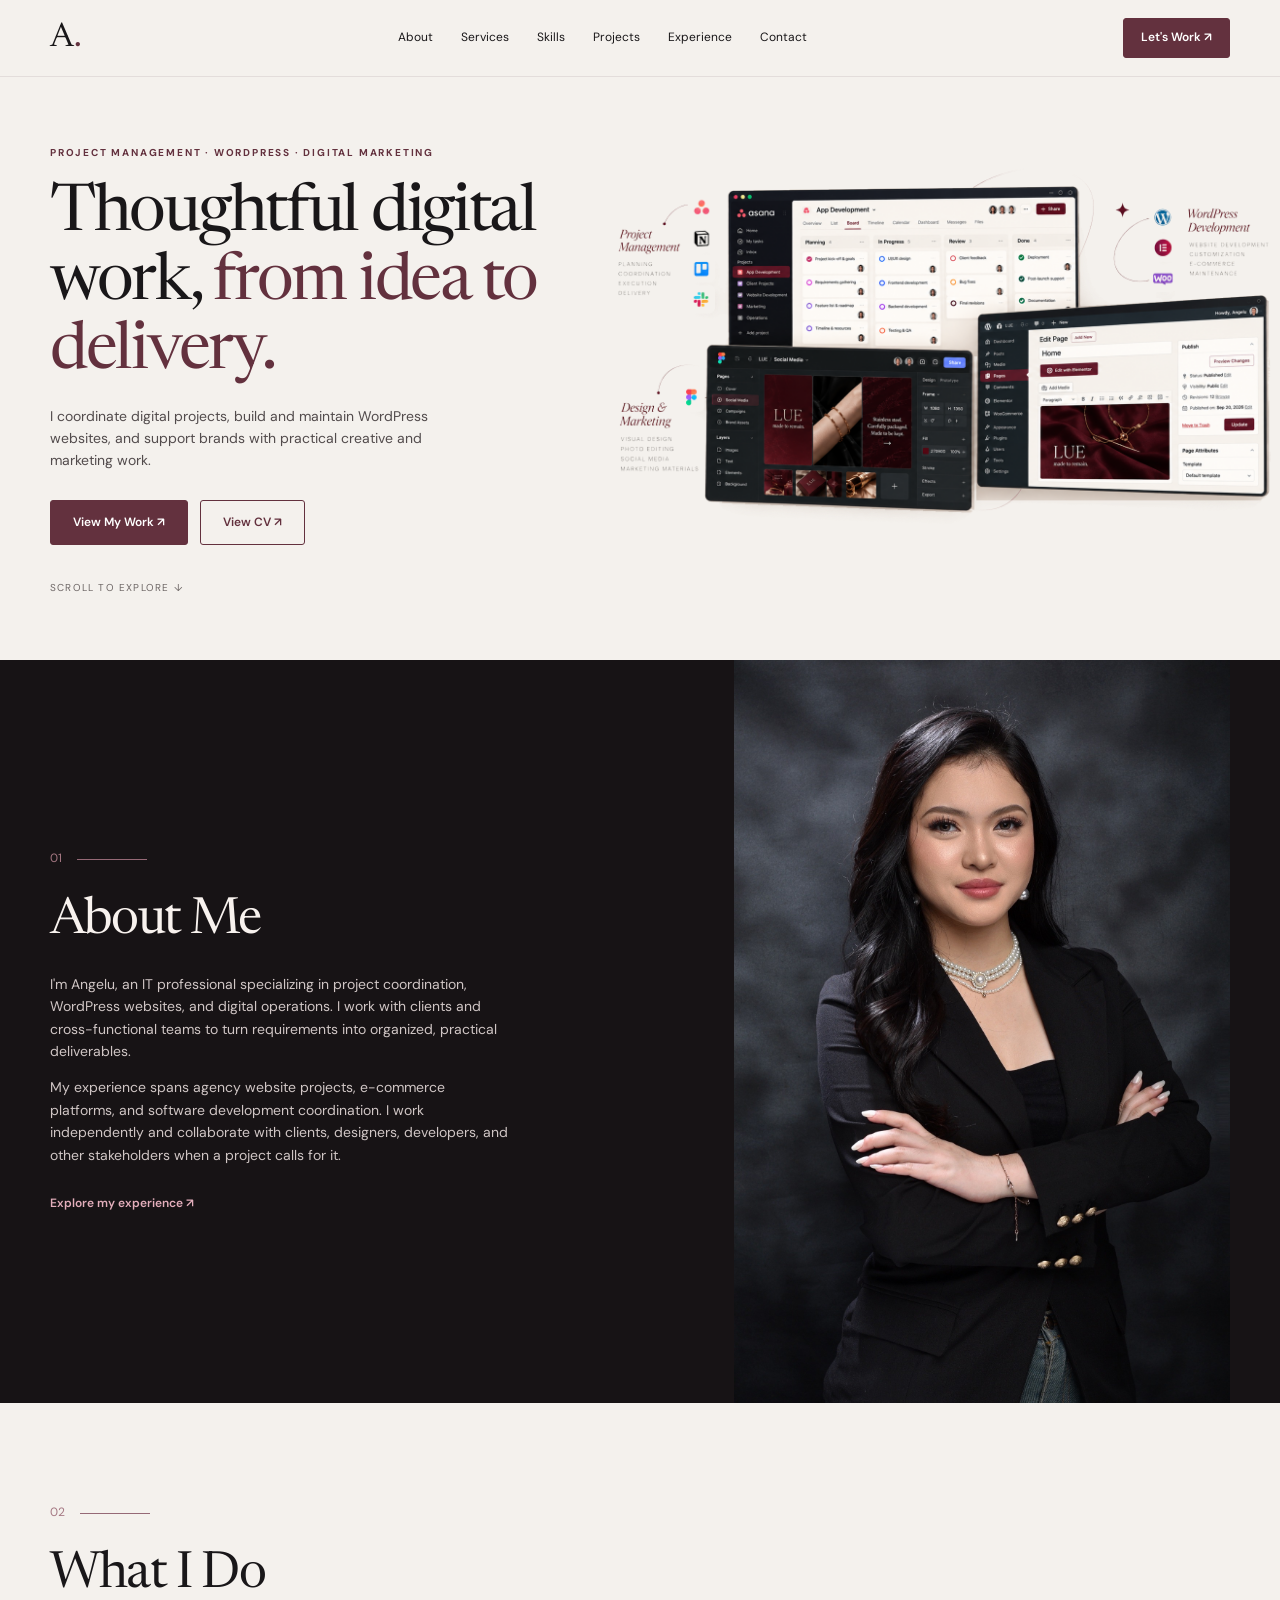
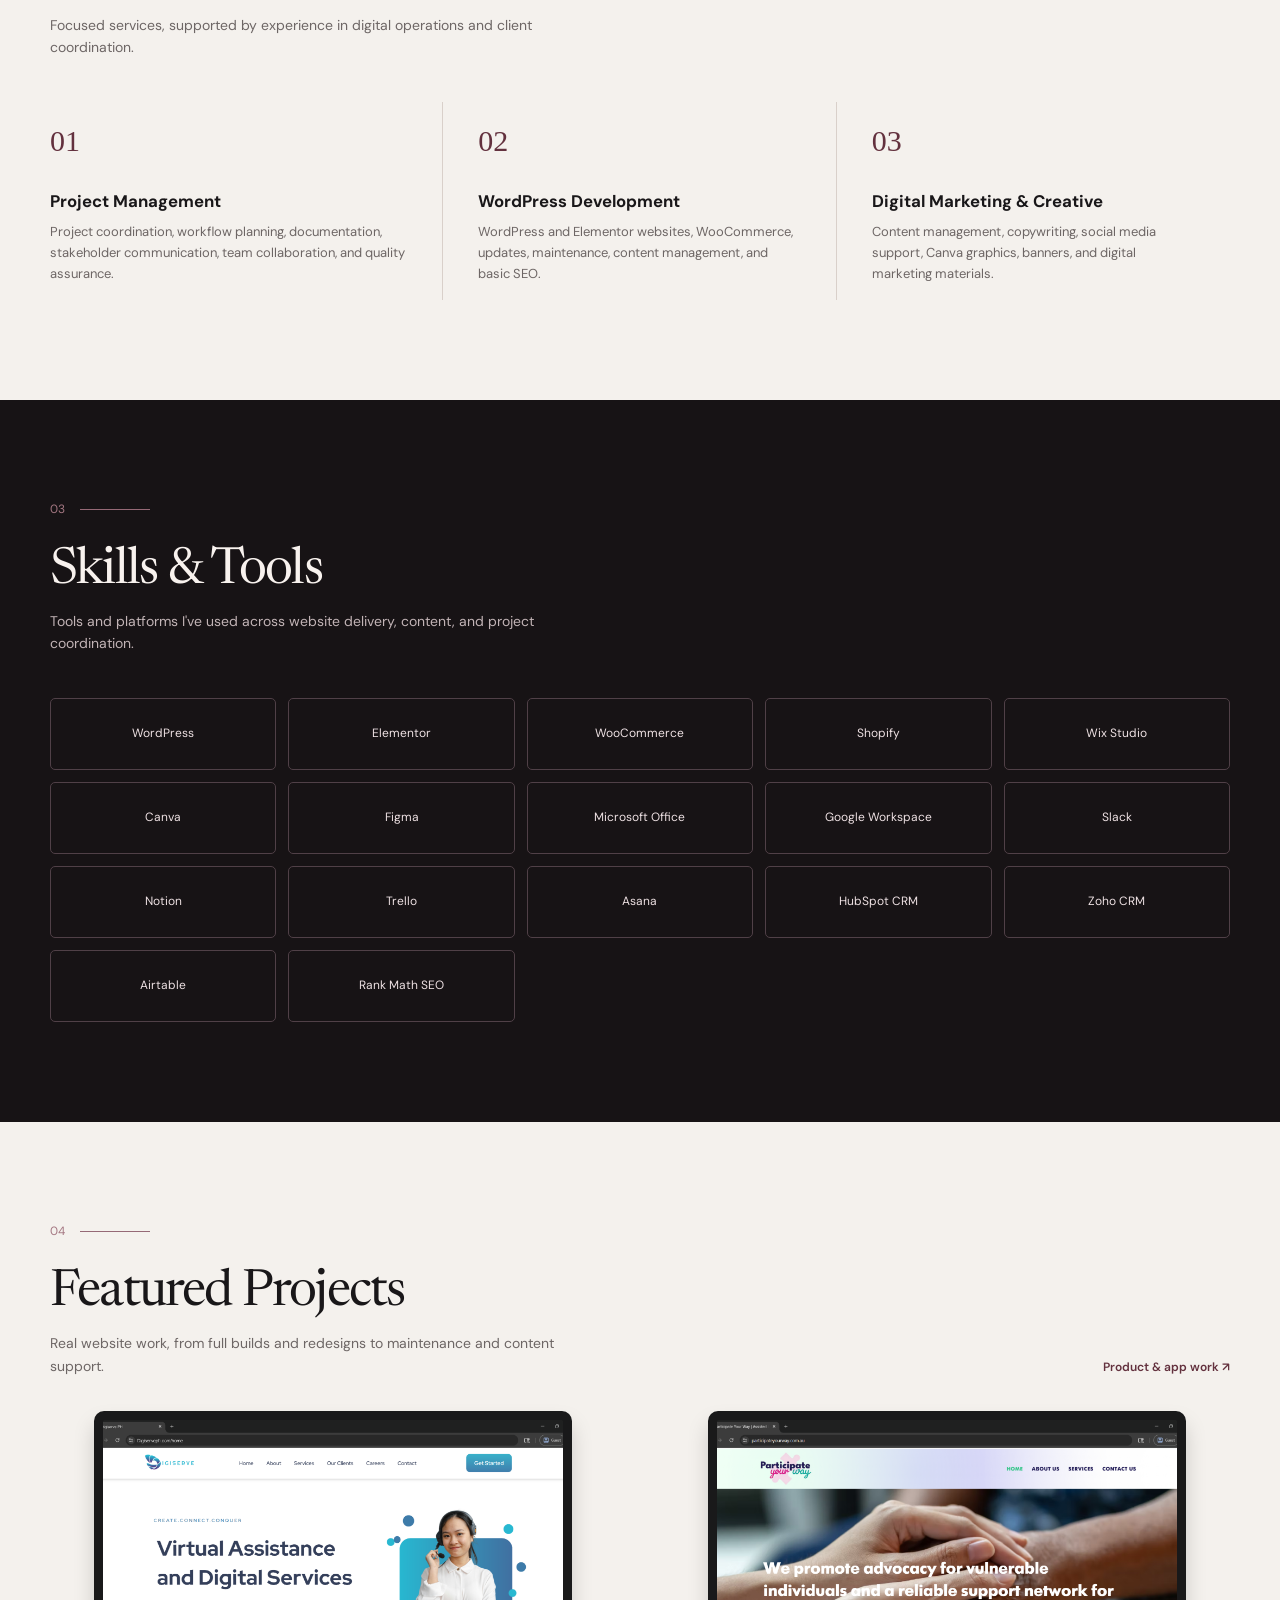
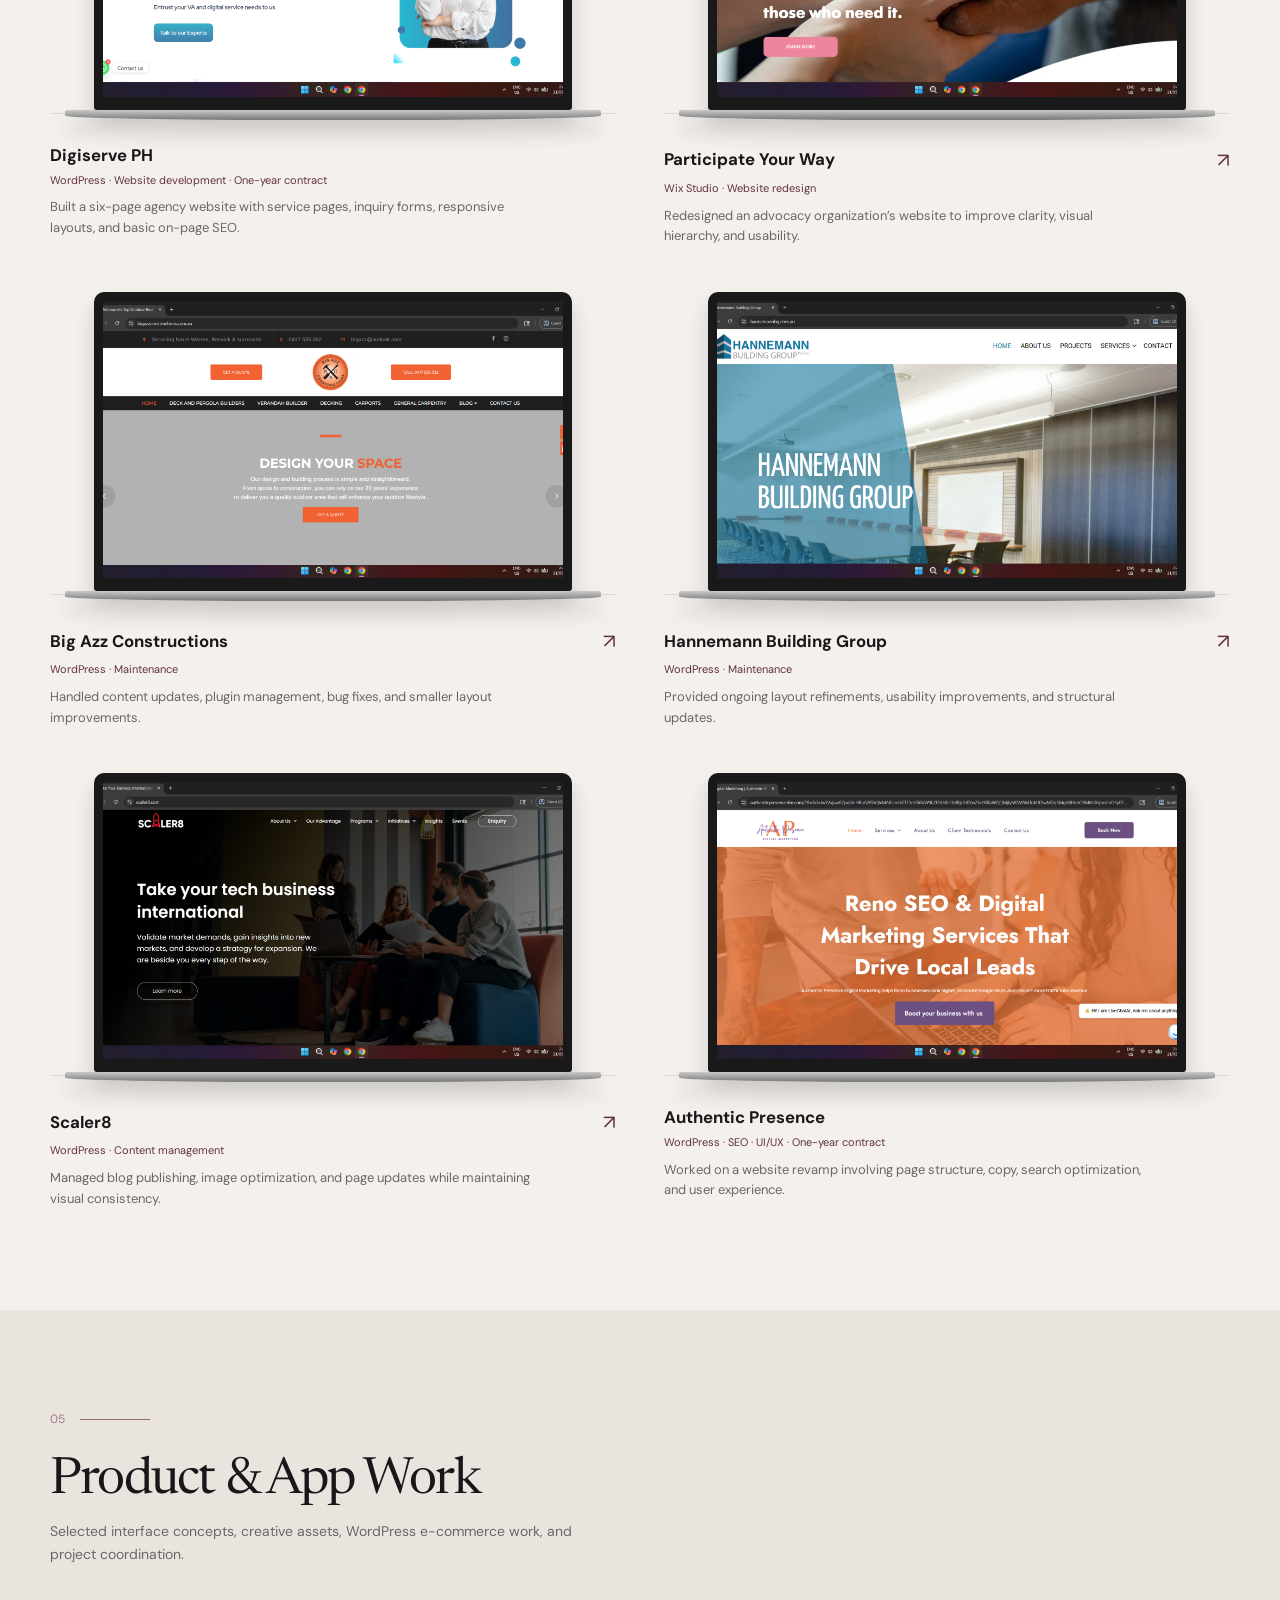
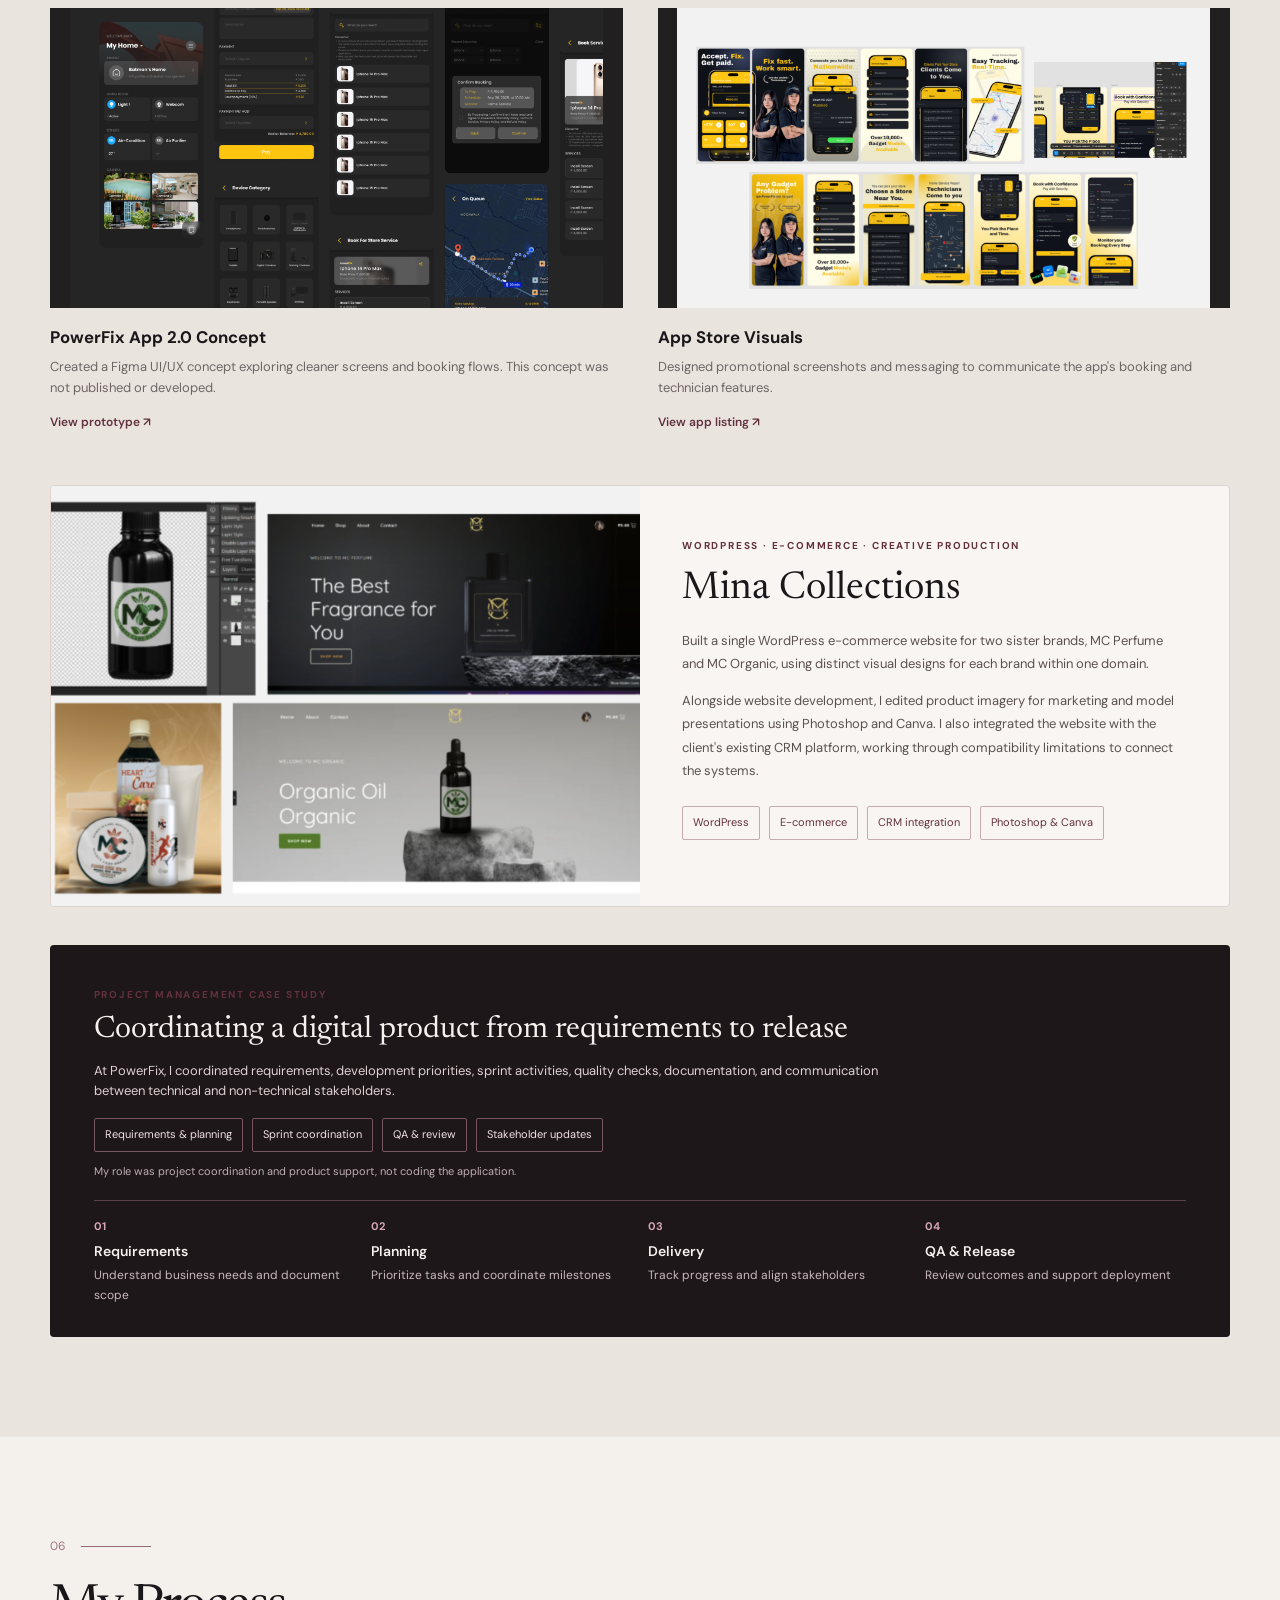
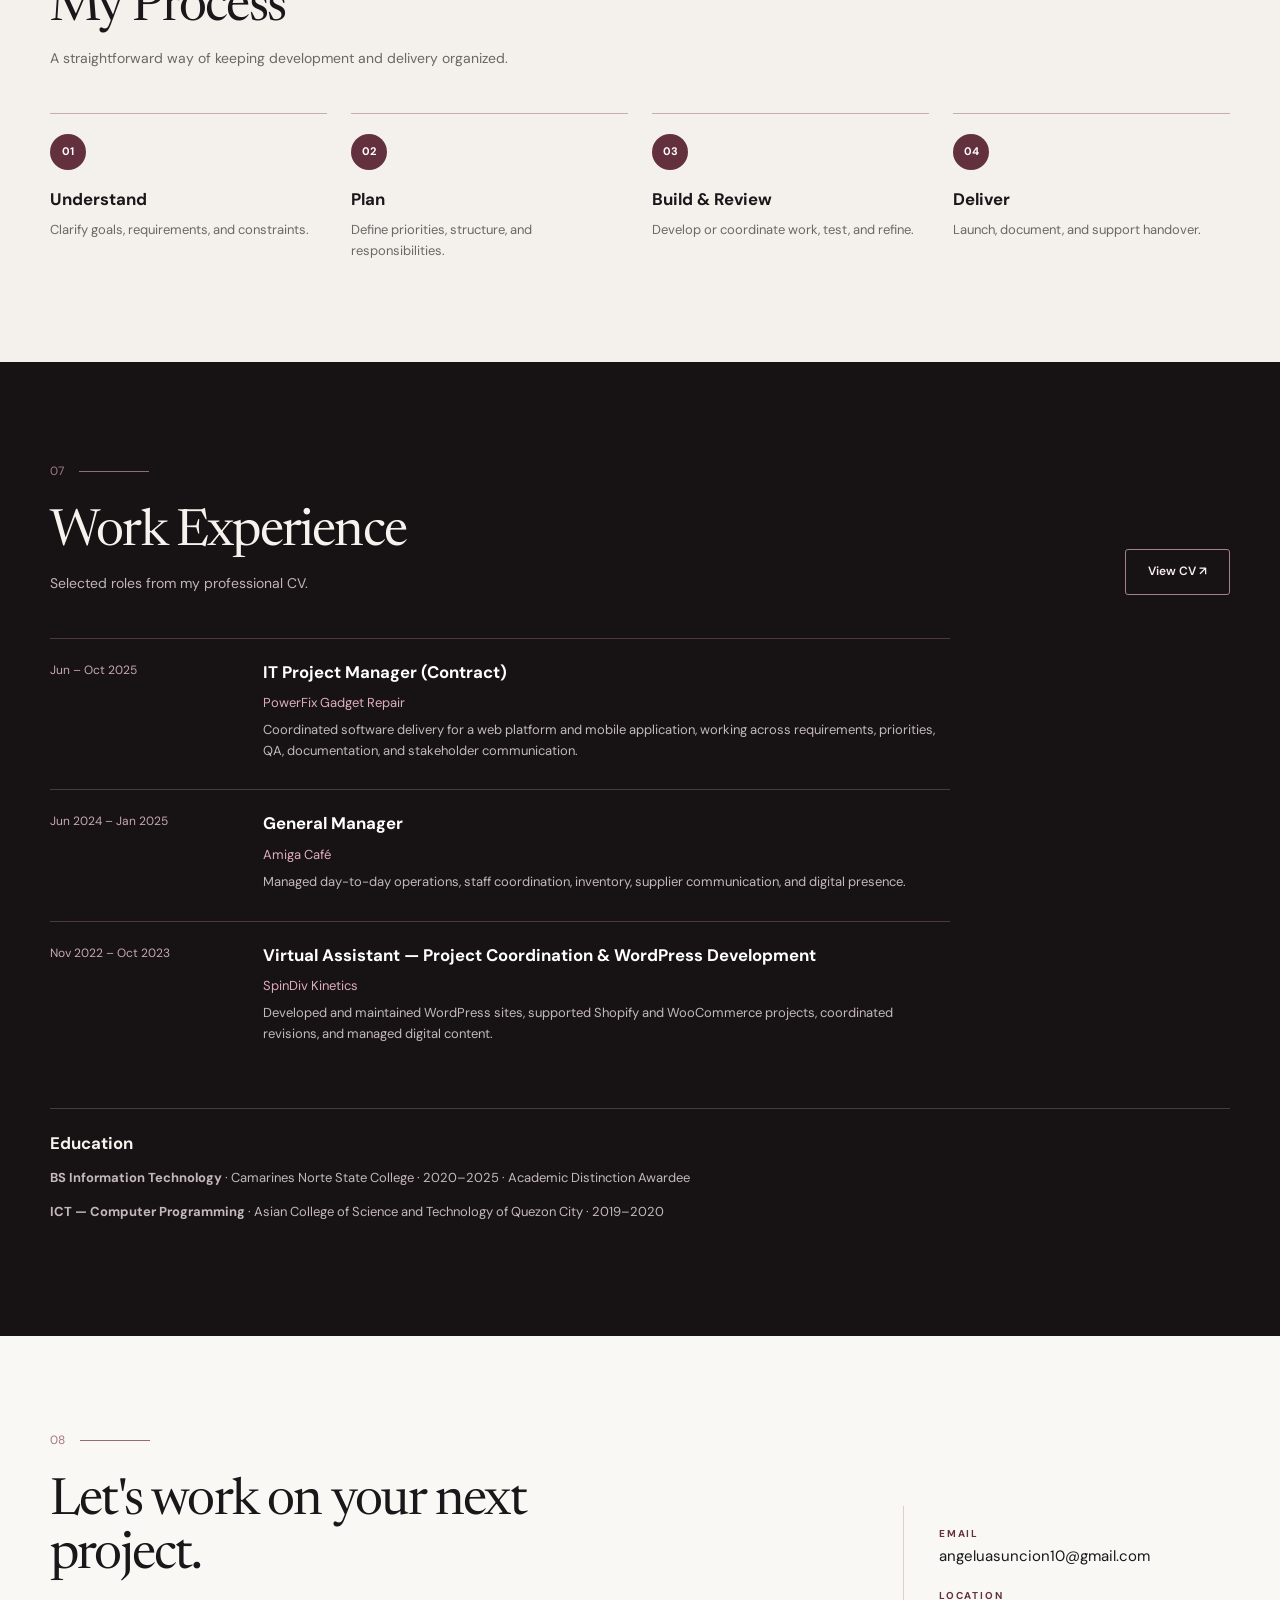
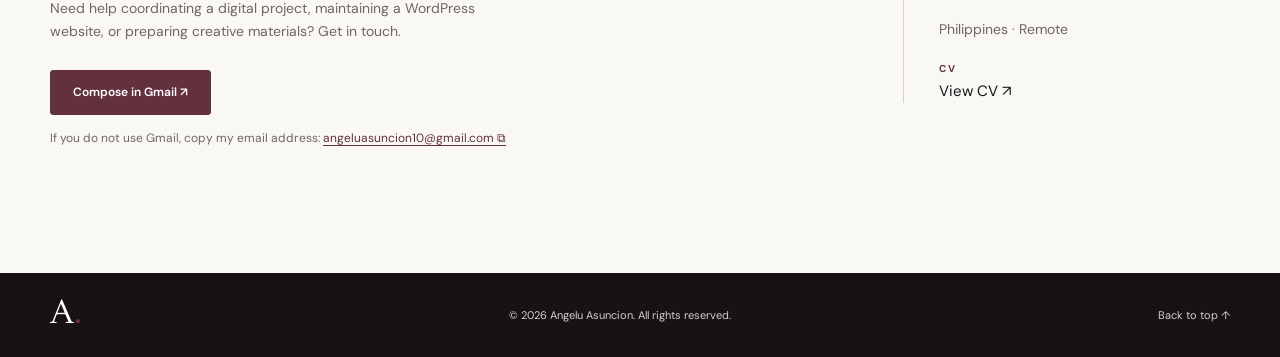
==== commit 46b83cc5: "Update index.html" ====
--- a/index.html
+++ b/index.html
@@ -39,10 +39,10 @@
           ><a href="#skills">Skills</a><a href="#projects">Projects</a
           ><a href="#experience">Experience</a><a href="#contact">Contact</a>
         </nav>
-        <a class="button button-small nav-cta" href="#contact">Let's Work </a>
+        <a class="button button-small nav-cta" href="#contact">Let's Work &#8599;</a>
       </div>
     </header>
-    <main> 
+    <main>
       <section class="hero wrap" id="home">
         <div class="hero-copy">
           <p class="eyebrow">
@@ -55,16 +55,16 @@
             work.
           </p>
           <div class="actions">
-            <a class="button" href="#projects">View My Work</a
+            <a class="button" href="#projects">View My Work &#8599;</a
             ><a
               class="button button-outline"
               href="Angelu_Asuncion_CV.pdf"
               rel="noopener noreferrer"
               target="_blank"
-              >View CV</a
+              >View CV &#8599;</a
             >
           </div>
-          <a class="scroll-note" href="#about">SCROLL TO EXPLORE ↓ </a>
+          <a class="scroll-note" href="#about">SCROLL TO EXPLORE ↓</a>
         </div>
         <div class="hero-art">
           <img
@@ -95,7 +95,7 @@
               stakeholders when a project calls for it.
             </p>
             <a class="text-link light-link" href="#experience"
-              >Explore my experience</a
+              >Explore my experience &#8599;</a
             >
           </div>
           <div class="about-image">
@@ -183,7 +183,7 @@
               </p>
             </div>
             <a class="text-link" href="#product-work"
-              >Product &amp; app work </a
+              >Product &amp; app work &#8599;</a
             >
           </div>
           <div class="project-grid">
@@ -409,7 +409,7 @@
                 href="https://www.figma.com/proto/4TUtU9QKOMlVMusFPCjdQN/PowerFix-App-2.0?node-id=114-432"
                 rel="noopener noreferrer"
                 target="_blank"
-                >View prototype </a
+                >View prototype &#8599;</a
               >
             </article>
             <article>
@@ -430,7 +430,7 @@
                 href="https://apps.apple.com/ph/app/powerfix-repair/id6743223047"
                 rel="noopener noreferrer"
                 target="_blank"
-                >View app listing </a
+                >View app listing &#8599;</a
               >
             </article>
           </div>
@@ -556,7 +556,7 @@
               href="Angelu_Asuncion_CV.pdf"
               rel="noopener noreferrer"
               target="_blank"
-              >View CV </a
+              >View CV &#8599;</a
             >
           </div>
           <div class="timeline">
@@ -626,7 +626,7 @@
               href="https://mail.google.com/mail/?view=cm&amp;fs=1&amp;to=angeluasuncion10%40gmail.com&amp;su=Portfolio%20Inquiry"
               target="_blank"
               rel="noopener noreferrer"
-              >Compose in Gmail </a
+              >Compose in Gmail &#8599;</a
             >
             <p class="email-fallback">
               If you do not use Gmail, copy my email address:
@@ -657,7 +657,7 @@
               href="Angelu_Asuncion_CV.pdf"
               rel="noopener noreferrer"
               target="_blank"
-              >View CV </a
+              >View CV &#8599;</a
             >
           </div>
         </div>
